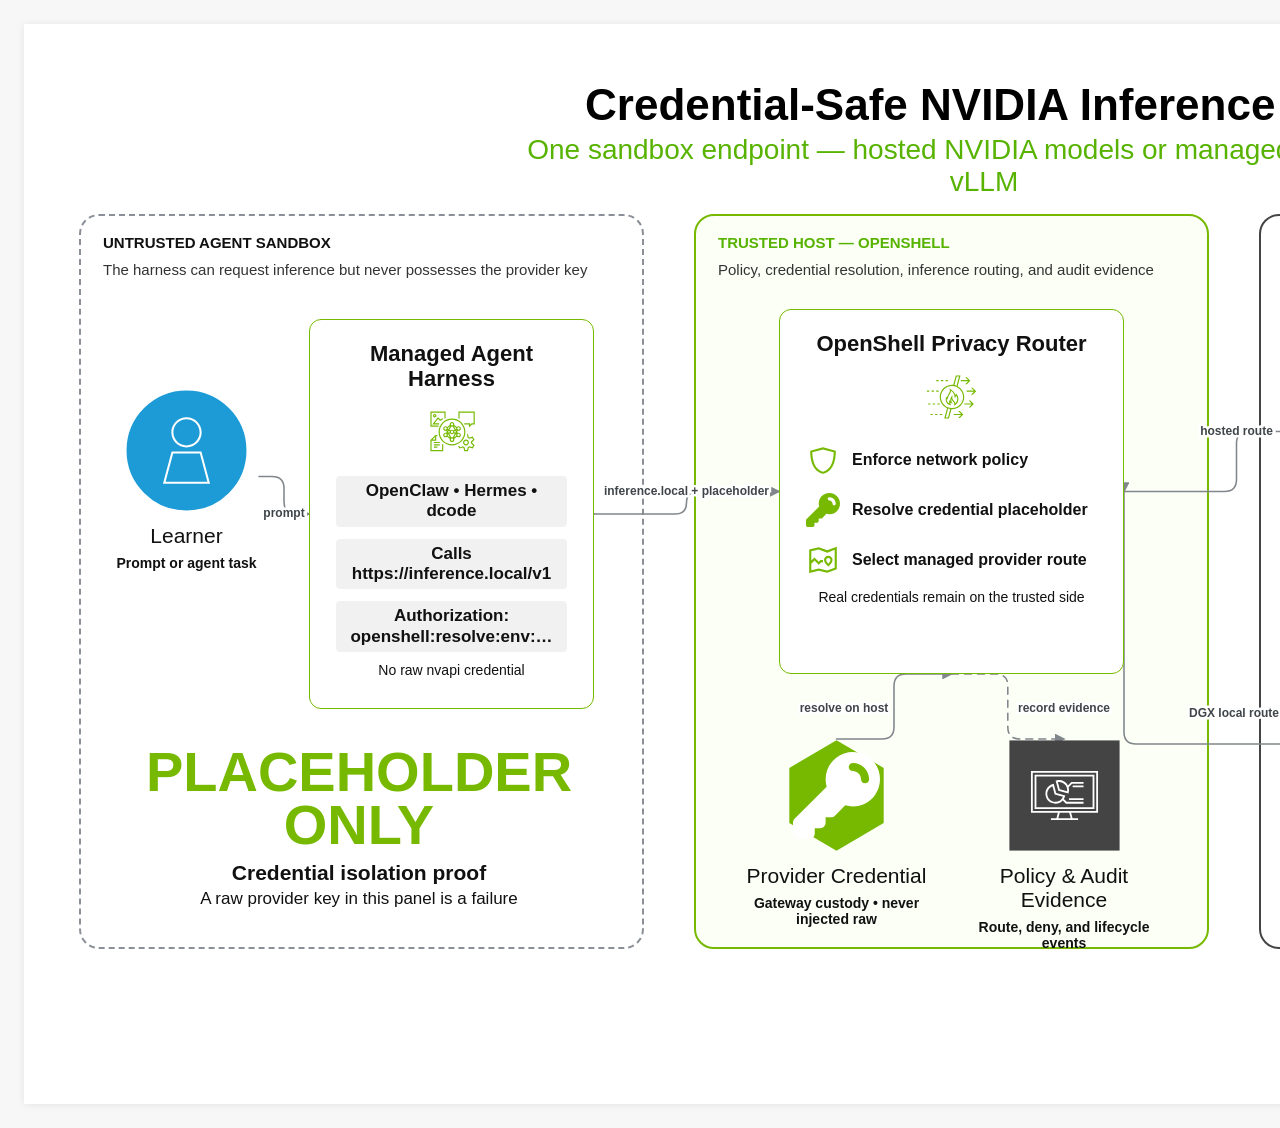
==== assets/diagrams/credential-safe-inference-path.html @ 4eb4d4e0 "first commit" ====
<!doctype html>
<html lang="en">
<head>
  <meta charset="utf-8">
  <meta name="viewport" content="width=device-width, initial-scale=1">
  <title>Credential-Safe NVIDIA Inference Path</title>
  <style>:root {
  --green: #76B900;
  --dark-green: #57B300;
  --yellow: #F8B000;
  --orange: #E85B00;
  --blue: #1D9BD7;
  --text: #111111;
  --muted: #5F6368;
  --line: #80868B;
}
* { box-sizing: border-box; }
html, body { margin: 0; min-height: 100%; background: #f7f7f7; }
body {
  font-family: Arial, Helvetica, sans-serif;
  letter-spacing: 0;
  color: var(--text);
}
.page {
  min-height: 100vh;
  display: grid;
  place-items: start center;
  padding: 24px;
}
.canvas {
  position: relative;
  overflow: hidden;
  background: #fff;
  box-shadow: 0 1px 8px rgba(0, 0, 0, 0.08);
  transform-origin: top left;
}
@media print {
  html, body, .page { padding: 0; background: #fff; min-height: 0; }
  .canvas { box-shadow: none; }
}
.connectors {
  position: absolute;
  inset: 0;
  z-index: 5;
  pointer-events: none;
  overflow: visible;
}
.connector {
  fill: none;
  stroke: var(--line);
  stroke-width: 1.55;
  stroke-linecap: round;
  stroke-linejoin: round;
}
.connector-label {
  font-size: 12px;
  font-weight: 700;
  text-anchor: middle;
  dominant-baseline: middle;
  fill: #3f4549;
  paint-order: stroke;
  stroke: #fff;
  stroke-width: 5px;
}
.diagram-title-block {
  position: absolute;
  z-index: 30;
  max-width: 1680px;
  transform: translateX(-50%);
  text-align: center;
  pointer-events: none;
}
.title-left {
  transform: none;
  text-align: left;
}
.diagram-title {
  font-size: 44px;
  line-height: 1.05;
  font-weight: 700;
  color: #000;
  white-space: nowrap;
}
.diagram-subtitle {
  margin-top: 6px;
  font-size: 28px;
  line-height: 1.15;
  color: var(--dark-green);
}
.diagram-panel {
  position: absolute;
  z-index: 1;
  border: var(--panel-stroke-width) solid var(--panel-stroke);
  background: var(--panel-fill);
  border-radius: var(--panel-radius);
}
.panel-dashed { border-style: dashed; }
.panel-label {
  position: absolute;
  font-weight: 700;
  line-height: 1.15;
}
.panel-subtitle {
  position: absolute;
  left: 22px;
  top: 45px;
  font-size: 15px;
  color: #333;
}
.diagram-node {
  position: absolute;
  z-index: 10;
}
.node-tile {
  display: flex;
  flex-direction: column;
  align-items: center;
  justify-content: flex-start;
  text-align: center;
}
.symbol {
  position: relative;
  display: grid;
  place-items: center;
  flex: 0 0 auto;
}
.symbol-bg {
  position: absolute;
  inset: 0;
  width: 100%;
  height: 100%;
}
.symbol-art {
  position: absolute;
  left: var(--inset);
  top: var(--inset);
  right: var(--inset);
  bottom: var(--inset);
  display: grid;
  place-items: center;
  color: var(--art-color);
}
.mark-svg {
  display: block;
  width: 100%;
  height: 100%;
  color: currentColor;
  object-fit: contain;
}
.logo-text-mark,
.logo-fallback {
  display: grid;
  place-items: center;
  width: 100%;
  height: 100%;
  font-weight: 700;
  color: currentColor;
  font-size: 28px;
}
.logo-fallback {
  border: 1.4px solid #8C8F92;
  border-radius: 50%;
  color: #555;
  background: #fff;
}
.node-label {
  width: 100%;
  margin-top: 12px;
  font-size: 21px;
  line-height: 1.14;
  color: #111;
}
.green-label {
  color: var(--dark-green);
  font-weight: 700;
}
.node-detail {
  width: 100%;
  margin-top: 7px;
  font-size: 14px;
  line-height: 1.18;
  font-weight: 700;
  color: #111;
}
.node-compact .node-label { font-size: 16px; }
.node-card {
  color: #111;
}
.card-shell {
  position: relative;
  width: 100%;
  height: 100%;
  border: var(--card-stroke-width) solid var(--card-stroke);
  background: var(--card-fill);
  border-radius: var(--card-radius);
  display: flex;
  flex-direction: column;
  align-items: center;
  padding: 22px 26px;
}
.card-stack {
  position: absolute;
  inset: -10px -10px 10px 10px;
  border: 1.4px solid var(--card-stroke);
  border-radius: var(--card-radius);
  background: #fff;
  z-index: -1;
}
.stack-2 { transform: translate(10px, -10px); }
.stack-3 { transform: translate(20px, -20px); }
.card-title {
  width: 100%;
  font-size: 22px;
  line-height: 1.13;
  font-weight: 700;
  text-align: center;
}
.card-symbol { margin-top: 12px; }
.card-items {
  width: 100%;
  margin-top: 16px;
  display: flex;
  flex-direction: column;
  gap: 12px;
}
.card-pill {
  width: 100%;
  min-height: 34px;
  display: grid;
  place-items: center;
  padding: 5px 12px;
  border-radius: 4px;
  background: #F1F1F1;
  font-size: 17px;
  line-height: 1.2;
  font-weight: 700;
  text-align: center;
}
.card-row {
  display: grid;
  grid-template-columns: auto 1fr;
  gap: 12px;
  align-items: center;
  min-height: 38px;
}
.card-row-label {
  font-size: 16px;
  line-height: 1.12;
  font-weight: 700;
}
.card-detail {
  margin-top: 10px;
  font-size: 14px;
  line-height: 1.18;
  text-align: center;
}
.node-metric {
  display: flex;
  flex-direction: column;
  align-items: center;
  justify-content: center;
  text-align: center;
}
.metric-value {
  font-size: 56px;
  line-height: .95;
  font-weight: 700;
  color: var(--metric-color);
}
.metric-label {
  margin-top: 10px;
  font-size: 21px;
  line-height: 1.12;
  font-weight: 700;
}
.metric-detail {
  margin-top: 4px;
  font-size: 17px;
  line-height: 1.12;
}</style>
</head>
<body>
  <main class="page">
    <section class="canvas" role="img" aria-label="Credential-Safe NVIDIA Inference Path" style="width: 1920px; height: 1080px;">
      <svg class="connectors" width="1920" height="1080" viewBox="0 0 1920 1080" aria-hidden="true">
        <defs>
          <marker id="arrow" viewBox="0 0 10 10" refX="8.5" refY="5" markerWidth="7" markerHeight="7" orient="auto-start-reverse">
            <path d="M 0 0 L 10 5 L 0 10 z" fill="context-stroke"></path>
          </marker>
          <marker id="arrow-start" viewBox="0 0 10 10" refX="1.5" refY="5" markerWidth="7" markerHeight="7" orient="auto-start-reverse">
            <path d="M 10 0 L 0 5 L 10 10 z" fill="context-stroke"></path>
          </marker>
        </defs>
      </svg>
      <div class="diagram-title-block title-center" style="left: 960.0px; top: 58.0px"><div class="diagram-title">Credential-Safe NVIDIA Inference Path</div><div class="diagram-subtitle">One sandbox endpoint — hosted NVIDIA models or managed DGX Spark vLLM</div></div>
      <div class="diagram-panel panel-dashed" data-panel-id="sandbox" style="left: 55.0px; top: 190.0px; width: 565.0px; height: 735.0px; --panel-radius: 20.0px; --panel-stroke: #8A8F98; --panel-fill: #FFFFFF; --panel-stroke-width: 2.0px"><div class="panel-label" style="left: 22.0px; top: 18.0px; color: #111111; font-size: 15.0px">UNTRUSTED AGENT SANDBOX</div><div class="panel-subtitle" style="left: 22.0px; top: 45.0px; font-size: 15.0px">The harness can request inference but never possesses the provider key</div></div>
<div class="diagram-panel" data-panel-id="trusted-host" style="left: 670.0px; top: 190.0px; width: 515.0px; height: 735.0px; --panel-radius: 20.0px; --panel-stroke: #76B900; --panel-fill: #FBFFF6; --panel-stroke-width: 2.0px"><div class="panel-label" style="left: 22.0px; top: 18.0px; color: #57B300; font-size: 15.0px">TRUSTED HOST — OPENSHELL</div><div class="panel-subtitle" style="left: 22.0px; top: 45.0px; font-size: 15.0px">Policy, credential resolution, inference routing, and audit evidence</div></div>
<div class="diagram-panel" data-panel-id="inference" style="left: 1235.0px; top: 190.0px; width: 625.0px; height: 735.0px; --panel-radius: 20.0px; --panel-stroke: #444444; --panel-fill: #FFFFFF; --panel-stroke-width: 2.0px"><div class="panel-label" style="left: 22.0px; top: 18.0px; color: #111111; font-size: 15.0px">APPROVED NVIDIA INFERENCE</div><div class="panel-subtitle" style="left: 22.0px; top: 45.0px; font-size: 15.0px">The operator selects one managed route during onboarding</div></div>
      <div class="diagram-node node-tile" data-diagram-node data-id="learner" style="left: 90.0px; top: 365.0px; width: 145.0px; height: 175.0px"><div class="symbol frame-circle" style="width: 123.0px; height: 123.0px; --frame-fill: #1D9BD7; --frame-stroke: #1D9BD7; --frame-stroke-width: 1.5; --art-color: #FFFFFF; --inset: 13.0px"><svg class="symbol-bg" viewBox="0 0 100 100" aria-hidden="true"><circle cx="50" cy="50" r="48" fill="var(--frame-fill)" stroke="var(--frame-stroke)" stroke-width="var(--frame-stroke-width)"/></svg><div class="symbol-art"><svg class="mark-svg" viewBox="0 0 48 48" aria-hidden="true" focusable="false"><title>Learner</title><path fill="currentColor" d="M35.649,40.5h-23.3l4.286,-16h14.73zM13.652,39.5h20.7l-3.752,-14h-13.2zM24,22.5c-4.13985,-0.00551 -7.49449,-3.36015 -7.5,-7.5c0,-4.14214 3.35786,-7.5 7.5,-7.5c4.14214,0 7.5,3.35786 7.5,7.5c0,4.14214 -3.35786,7.5 -7.5,7.5M24,8.5c-3.58757,0.00551 -6.49449,2.91243 -6.5,6.5c0,3.58985 2.91015,6.5 6.5,6.5c3.58985,0 6.5,-2.91015 6.5,-6.5c0,-3.58985 -2.91015,-6.5 -6.5,-6.5"/></svg></div></div><div class="node-label">Learner</div><div class="node-detail">Prompt or agent task</div></div>
<div class="diagram-node node-card" data-diagram-node data-id="agent" style="left: 285.0px; top: 295.0px; width: 285.0px; height: 390.0px"><div class="card-shell" style="--card-fill: #FFFFFF; --card-stroke: #76B900; --card-radius: 12.0px; --card-stroke-width: 1.3px"><div class="card-title">Managed Agent Harness</div><div class="card-symbol"><div class="symbol frame-none" style="width: 56.0px; height: 56.0px; --frame-fill: #FFFFFF; --frame-stroke: #76B900; --frame-stroke-width: 1.5; --art-color: #76B900; --inset: 0.0px"><div class="symbol-art"><svg class="mark-svg" viewBox="0 0 48 48" aria-hidden="true" focusable="false"><title>Managed Agent Harness</title><g><path d="M15.51,39.517l0.01,-5h1l-0.02,6h-11v-9.71l4.29,-4.29h1.71v1h-1v4h-4v8zM7.21,30.507h2.29v-2.29z" fill="currentColor"/><path d="M13.5,33.497h-5v-1h5zM13.5,35.497h-5v-1h5zM11.5,37.497h-3v-1h3zM12.56,19.517h-7.06v-13h13v5.98h-1v-4.98h-11v11h6.06z" fill="currentColor"/><path d="M12.05,12.767l-2.93,3.75h3.88v1h-5.93l4.88,-6.26l2.11,2.11l1.94,-1.29v1.2l-2.06,1.38zM10.69,10.017c0,0.83 -0.67,1.5 -1.5,1.5c-0.83,0 -1.5,-0.67 -1.5,-1.5c0,-0.83 0.67,-1.5 1.5,-1.5c0.83,0 1.5,0.67 1.5,1.5M8.69,10.017c0,0.28 0.22,0.5 0.5,0.5c0.28,0 0.5,-0.22 0.5,-0.5c0,-0.28 -0.22,-0.5 -0.5,-0.5c-0.28,0 -0.5,0.22 -0.5,0.5M35.5,24.017c0,6.34 -5.16,11.5 -11.5,11.5c-6.34,0 -11.5,-5.16 -11.5,-11.5c0,-6.34 5.16,-11.5 11.5,-11.5c6.34,0 11.5,5.16 11.5,11.5M24,34.517c5.79,0 10.5,-4.71 10.5,-10.5c0,-5.79 -4.71,-10.5 -10.5,-10.5c-5.79,0 -10.5,4.71 -10.5,10.5c0,5.79 4.71,10.5 10.5,10.5" fill="currentColor"/><path d="M43.5,6.517v11h-2.29l-2.71,2.7v-2.71l-4,-0.01v-1l5,0.02v1.29l1.29,-1.29h1.71v-9h-12v4.98h-1v-5.98zM41.21,33.007c0,0.07 -0.01,0.14 -0.01,0.21l2.16,2.16l-1.55,2.69l-2.9,-0.78c-0.15,0.1 -0.31,0.2 -0.47,0.28l-0.78,2.93h-3.1l-0.76,-2.83c-0.19,-0.09 -0.37,-0.19 -0.55,-0.31l-2.88,0.77l-1.23,-2.12h1.16l0.55,0.96l2.59,-0.69l0.19,0.14c0.24223,0.17888 0.50389,0.32984 0.78,0.45l0.22,0.09l0.69,2.56h1.57l0.7,-2.63l0.21,-0.1c0.24,-0.11 0.48,-0.26 0.71,-0.43l0.19,-0.14l2.61,0.7l0.78,-1.36l-1.95,-1.96l0.04,-0.41c0.02,-0.05 0.02,-0.11 0.02,-0.17c0,-0.09 -0.01,-0.17 -0.02,-0.26l-0.05,-0.41l1.94,-1.94l-0.78,-1.36l-2.65,0.71l-0.19,-0.14c-0.22,-0.16 -0.46,-0.3 -0.71,-0.41l-0.22,-0.1l-0.52,-1.94v-1.66h0.59l0.78,2.9c0.16,0.08 0.32,0.17 0.47,0.27l2.94,-0.79l1.55,2.69l-2.14,2.14c0.02,0.1 0.02,0.2 0.02,0.3zM29.59,24.587c1.1,0 2,0.9 2,2c0,1.1 -0.9,2 -2,2c-0.54,0 -1.03,-0.22 -1.39,-0.57l-2.3,1.9c0.07,0.2 0.12,0.42 0.12,0.65c0,1.1 -0.9,2 -2,2c-1.1,0 -2,-0.9 -2,-2c0,-0.22 0.04,-0.43 0.11,-0.63l-2.34,-1.88c-0.35,0.33 -0.82,0.53 -1.34,0.53c-1.1,0 -2,-0.9 -2,-2c0,-1.1 0.9,-2 2,-2c0.22,0 0.42,0.04 0.61,0.1l0.5,-0.83l-0.53,-0.93c-0.18,0.05 -0.37,0.09 -0.57,0.09c-1.1,0 -2,-0.9 -2,-2c0,-1.1 0.9,-2 2,-2c0.56,0 1.07,0.23 1.43,0.6l2.22,-1.66c-0.05199,-0.16848 -0.07895,-0.34368 -0.08,-0.52c0,-1.1 0.9,-2 2,-2c1.1,0 2,0.9 2,2c0,0.18 -0.03,0.35 -0.08,0.52l2.22,1.66c0.36,-0.37 0.86,-0.6 1.42,-0.6c1.1,0 2,0.9 2,2c0,1.1 -0.9,2 -2,2c-0.2,0 -0.4,-0.04 -0.59,-0.1l-0.52,0.92l0.51,0.85c0.19,-0.06 0.4,-0.1 0.61,-0.1zM29.6,20.017c-0.55,0 -1,0.45 -1,1c0,0.55 0.45,1 1,1c0.55,0 1,-0.45 1,-1c0,-0.55 -0.45,-1 -1,-1M18.46,22.017c0.55,0 1,-0.45 1,-1c0,-0.55 -0.45,-1 -1,-1c-0.55,0 -1,0.45 -1,1c0,0.55 0.45,1 1,1M18.46,27.587c0.55,0 1,-0.45 1,-1c0,-0.55 -0.45,-1 -1,-1c-0.55,0 -1,0.45 -1,1c0,0.55 0.45,1 1,1M27.69,20.487l-2.13,-1.59l1.64,2.76l0.45,-0.23c-0.03,-0.14 -0.05,-0.28 -0.05,-0.42c0,-0.18 0.03,-0.35 0.08,-0.52zM25.93,23.407c0.06,0.19 0.1,0.38 0.1,0.59c0,0.08 -0.02,0.15 -0.02,0.23l0.86,0.43l0.46,-0.81l-0.52,-0.88zM24.03,16.427c-0.55,0 -1,0.45 -1,1c0,0.55 0.45,1 1,1c0.55,0 1,-0.45 1,-1c0,-0.55 -0.45,-1 -1,-1M23.44,19.327l-1.66,2.78l0.89,0.44c0.35,-0.34 0.84,-0.55 1.37,-0.55c0.53,0 1.01,0.21 1.37,0.55l0.89,-0.44l-1.66,-2.78c-0.19,0.06 -0.39,0.1 -0.61,0.1c-0.22,0 -0.42,-0.04 -0.61,-0.1zM25.03,23.997c0,-0.55 -0.45,-1 -1,-1c-0.55,0 -1,0.45 -1,1c0,0.55 0.45,1 1,1c0.55,0 1,-0.45 1,-1M22.05,24.237c-0.01,-0.08 -0.02,-0.15 -0.02,-0.23c0,-0.21 0.04,-0.4 0.1,-0.59l-0.88,-0.44l-0.53,0.89l0.46,0.8l0.87,-0.44zM22.52,18.897l-2.13,1.59c0.05,0.17 0.08,0.34 0.08,0.52c0,0.15 -0.02,0.29 -0.05,0.42l0.45,0.23l1.64,-2.76zM19.97,22.327c-0.02,0.02 -0.07,0.08 -0.07,0.08l0.26,0.46l0.2,-0.34l-0.4,-0.2zM19.97,25.277l0.32,-0.16l-0.15,-0.26l-0.22,0.37c0.01,0.01 0.04,0.05 0.04,0.05zM20.34,27.207l2.09,1.68l-1.66,-2.91l-0.36,0.18c0.03,0.14 0.05,0.28 0.05,0.42c0,0.22 -0.04,0.43 -0.11,0.63zM24.03,31.567c0.55,0 1,-0.45 1,-1c0,-0.55 -0.45,-1 -1,-1c-0.55,0 -1,0.45 -1,1c0,0.55 0.45,1 1,1M24.61,28.657l1.78,-3.13l-0.73,-0.36c-0.37,0.5 -0.95,0.83 -1.62,0.83c-0.67,0 -1.26,-0.33 -1.62,-0.83l-0.74,0.37l1.78,3.12c0.18,-0.05 0.37,-0.09 0.57,-0.09c0.2,0 0.39,0.04 0.57,0.09zM25.65,28.837l2.04,-1.69c-0.05645,-0.18144 -0.08676,-0.37001 -0.09,-0.56c0,-0.15 0.02,-0.28 0.05,-0.42l-0.38,-0.19l-1.62,2.85zM28.1,25.267c0.01,-0.01 0.04,-0.05 0.04,-0.05l-0.23,-0.38l-0.15,0.27l0.34,0.17zM27.9,22.857l0.26,-0.46c-0.01,-0.02 -0.05,-0.07 -0.05,-0.07l-0.4,0.2l0.19,0.32zM29.6,27.587c0.55,0 1,-0.45 1,-1c0,-0.55 -0.45,-1 -1,-1c-0.55,0 -1,0.45 -1,1c0,0.55 0.45,1 1,1" fill="currentColor"/><path d="M36,35.517c-1.38071,0 -2.5,-1.11929 -2.5,-2.5c0,-1.38071 1.11929,-2.5 2.5,-2.5c1.38071,0 2.5,1.11929 2.5,2.5c0,1.38071 -1.11929,2.5 -2.5,2.5M36,31.517c-0.83,0 -1.5,0.67 -1.5,1.5c0,0.83 0.67,1.5 1.5,1.5c0.83,0 1.5,-0.67 1.5,-1.5c0,-0.83 -0.67,-1.5 -1.5,-1.5" fill="currentColor"/></g></svg></div></div></div><div class="card-items"><div class="card-pill">OpenClaw • Hermes • dcode</div><div class="card-pill">Calls https://inference.local/v1</div><div class="card-pill">Authorization: openshell:resolve:env:…</div></div><div class="card-detail">No raw nvapi credential</div></div></div>
<div class="diagram-node node-metric" data-diagram-node data-id="sandbox-proof" style="left: 120.0px; top: 720.0px; width: 430.0px; height: 165.0px; --metric-color: #76B900"><div class="metric-value">PLACEHOLDER ONLY</div><div class="metric-label">Credential isolation proof</div><div class="metric-detail">A raw provider key in this panel is a failure</div></div>
<div class="diagram-node node-card" data-diagram-node data-id="gateway" style="left: 755.0px; top: 285.0px; width: 345.0px; height: 365.0px"><div class="card-shell" style="--card-fill: #FFFFFF; --card-stroke: #76B900; --card-radius: 12.0px; --card-stroke-width: 1.3px"><div class="card-title">OpenShell Privacy Router</div><div class="card-symbol"><div class="symbol frame-none" style="width: 56.0px; height: 56.0px; --frame-fill: #FFFFFF; --frame-stroke: #76B900; --frame-stroke-width: 1.5; --art-color: #76B900; --inset: 0.0px"><div class="symbol-art"><svg class="mark-svg" viewBox="0 0 48 48" aria-hidden="true" focusable="false"><title>OpenShell Privacy Router</title><path fill="currentColor" d="M34.5,24c-0.006,5.797 -4.703,10.494 -10.5,10.5c-0.157,0 -0.311,-0.017 -0.467,-0.023l-2.149,8.023h-4.035l2.385,-8.914c-4.72236,-2.09587 -7.2166,-7.31718 -5.87944,-12.30771c1.33715,-4.99053 6.10782,-8.26529 11.24544,-7.71929l2.162,-8.059h4.038l-2.464,9.189c3.47701,1.80416 5.66063,5.39379 5.664,9.311M26.102,13.711c0.62144,0.1283 1.22969,0.31376 1.817,0.554l2.081,-7.765h-1.97zM14.5,24c0.00551,5.24442 4.25558,9.49449 9.5,9.5c5.24671,0 9.5,-4.25329 9.5,-9.5c0,-5.24671 -4.25329,-9.5 -9.5,-9.5c-5.24671,0 -9.5,4.25329 -9.5,9.5M22.523,34.384c-0.62815,-0.08819 -1.24701,-0.23311 -1.849,-0.433l-2.023,7.549h1.965zM20.5,10.5h-2v-1h2zM16.5,10.5h-2v-1h2zM12.508,10.5h-2v-1h2zM37.797,10.5h-6.297v-1h6.293l-2.5,-2.5h1.414l3,3l-3,3h-1.414zM22.584,28.8c0.0458,0.67774 0.2103,1.34218 0.486,1.963l0.164,0.34l-0.373,-0.055c-1.64403,-0.30185 -3.06331,-1.33112 -3.861,-2.8c-0.60364,-1.32489 -0.5934,-2.84834 0.028,-4.165l0.134,-0.292l0.458,0.561c0.33494,-1.07049 0.81831,-2.08874 1.436,-3.025c0.781,-1.309 1.667,-2.792 0.907,-4.231l-0.344,-0.652l0.627,0.389c2.608,1.62 4.199,3.438 4.739,5.42c0.154,-0.289 0.266,-0.599 0.334,-0.919l0.054,-0.468l0.3,0.364c1.21887,1.31769 1.8798,3.05638 1.844,4.851c-0.10878,2.19148 -1.40705,4.1481 -3.384,5.1l-0.477,0.246l0.2,-0.5c0.462,-1.162 0.168,-1.953 -1.317,-3.523c-0.46382,-0.46614 -0.79873,-1.04466 -0.972,-1.679c-0.27941,1.21307 -0.02448,2.48771 0.7,3.5l0.246,0.416l-0.469,-0.121c-0.52341,-0.15692 -1.01688,-0.40027 -1.46,-0.72M22.546,27.514c-0.08794,-0.5157 -0.09098,-1.04232 -0.009,-1.559c0.26002,-1.35009 1.01191,-2.55562 2.11,-3.383c0,0 -1.066,2.537 0.609,4.2c0.7974,0.70476 1.38553,1.61532 1.7,2.632c1.78103,-1.68178 2.09494,-4.40061 0.744,-6.444c-0.28076,0.6013 -0.62864,1.1689 -1.037,1.692l-0.322,0.382l-0.029,-0.5c-0.01367,-2.3445 -1.18387,-4.53109 -3.127,-5.843c-0.17819,1.12012 -0.61848,2.1823 -1.285,3.1c-0.74918,1.0574 -1.25557,2.26721 -1.483,3.543l-0.072,0.733l-0.25,-0.106c-0.19793,-0.08991 -0.38428,-0.2034 -0.555,-0.338c-0.13751,0.75462 -0.02112,1.53354 0.331,2.215c0.41366,0.77351 1.06018,1.39729 1.848,1.783c-0.12785,-0.63494 -0.16155,-1.28524 -0.1,-1.93l0.11,-1.159zM42.793,18.5l-2.5,-2.5h1.414l3,3l-3,3h-1.414l2.5,-2.5h-6.293v-1zM39.707,27l3,3l-3,3h-1.414l2.5,-2.5h-6.293v-1h6.293l-2.5,-2.5zM30.707,36l3,3l-3,3h-1.414l2.5,-2.5h-6.293v-1h6.293l-2.5,-2.5zM12.5,19.5h-2v-1h2zM8.5,19.5h-2v-1h2zM4.5,19.5h-2v-1h2zM11.5,29.5h2v1h-2zM7.5,29.5h2v1h-2zM3.5,29.5h2v1h-2zM13.5,38.5h2v1h-2zM9.5,38.5h2v1h-2zM5.509,38.5h2v1h-2z"/></svg></div></div></div><div class="card-items"><div class="card-row"><div class="symbol frame-none" style="width: 34.0px; height: 34.0px; --frame-fill: transparent; --frame-stroke: transparent; --frame-stroke-width: 1.5; --art-color: #76B900; --inset: 0.0px"><div class="symbol-art"><svg class="mark-svg" viewBox="0 0 16 16" aria-hidden="true" focusable="false"><title>Enforce network policy</title><symbol id="icon-gui-line-shield-shield" viewBox="0 0 16 16"><path fill="currentColor" d="M8,2.009l5.978,1.601l0.021,0.36l-0.5,0.03l0.5,-0.03v0.01l0.002,0.02l0.003,0.078c0.00333,0.068 0.00533,0.16333 0.006,0.286c0.002,0.245 -0.002,0.594 -0.027,1.016c-0.0588,1.0768 -0.22632,2.1449 -0.5,3.188c-0.645,2.384 -2.102,5.102 -5.362,5.917l-0.121,0.03l-0.121,-0.03c-3.26,-0.815 -4.717,-3.533 -5.362,-5.917c-0.27368,-1.0431 -0.4412,-2.1112 -0.5,-3.188c-0.02618,-0.45951 -0.03252,-0.91994 -0.019,-1.38l0.002,-0.02v-0.008l0.5,0.028l-0.5,-0.03l0.022,-0.36zM2.99,4.386c-0.002,0.226 0.002,0.547 0.025,0.937c0.045,0.798 0.167,1.87 0.468,2.984c0.596,2.208 1.86,4.455 4.517,5.176c2.657,-0.72 3.92,-2.968 4.517,-5.176c0.301,-1.113 0.423,-2.186 0.468,-2.984c0.022,-0.39 0.026,-0.711 0.025,-0.937l-5.01,-1.342z"/></symbol><use href="#icon-gui-line-shield-shield"/></svg></div></div><div class="card-row-label">Enforce network policy</div></div><div class="card-row"><div class="symbol frame-none" style="width: 34.0px; height: 34.0px; --frame-fill: transparent; --frame-stroke: transparent; --frame-stroke-width: 1.5; --art-color: #76B900; --inset: 0.0px"><div class="symbol-art"><svg class="mark-svg" viewBox="0 0 16 16" aria-hidden="true" focusable="false"><title>Resolve credential placeholder</title><path fill="currentColor" d="M6,5c0.00047,-2.15109 1.37671,-4.0608 3.41717,-4.74176c2.04046,-0.68096 4.28777,0.01946 5.58003,1.73913c1.29226,1.71967 1.3398,4.07312 0.11804,5.84358c-1.22176,1.77046 -3.43895,2.56106 -5.50525,1.96306l-1.903,1.903c-0.18749,0.18755 -0.44181,0.29294 -0.707,0.293h-1v1c0,0.55228 -0.44772,1 -1,1h-1v1c0,0.55228 -0.44772,1 -1,1h-2c-0.55228,0 -1,-0.44772 -1,-1v-2c0.00006,-0.26519 0.10545,-0.51951 0.293,-0.707l5.903,-5.903c-0.13037,-0.45181 -0.19636,-0.91976 -0.196,-1.39M11,2c-0.41421,0 -0.75,0.33579 -0.75,0.75c0,0.41421 0.33579,0.75 0.75,0.75c0.82843,0 1.5,0.67157 1.5,1.5c0,0.41421 0.33579,0.75 0.75,0.75c0.41421,0 0.75,-0.33579 0.75,-0.75c0,-1.65685 -1.34315,-3 -3,-3"/></svg></div></div><div class="card-row-label">Resolve credential placeholder</div></div><div class="card-row"><div class="symbol frame-none" style="width: 34.0px; height: 34.0px; --frame-fill: transparent; --frame-stroke: transparent; --frame-stroke-width: 1.5; --art-color: #76B900; --inset: 0.0px"><div class="symbol-art"><svg class="mark-svg" viewBox="0 0 16 16" aria-hidden="true" focusable="false"><title>Select managed provider route</title><symbol id="icon-gui-line-route-route" viewBox="0 0 16 16"><path fill="currentColor" d="M11.642,9.939c-0.337,0.426 -0.728,0.783 -1.142,1.13c-0.414,-0.347 -0.805,-0.704 -1.142,-1.13c-0.391,-0.494 -0.858,-1.241 -0.858,-2.057c0,-1.007 0.921,-1.882 2,-1.882c1.079,0 2,0.875 2,1.882c0,0.816 -0.467,1.563 -0.858,2.058M10.5,7c-0.578,0 -1,0.477 -1,0.882c0,0.464 0.283,0.983 0.642,1.437c0.124,0.157 0.25,0.295 0.358,0.408c0.109,-0.113 0.234,-0.251 0.358,-0.408c0.359,-0.454 0.642,-0.973 0.642,-1.437c0,-0.405 -0.422,-0.882 -1,-0.882"/><path fill="currentColor" d="M14.5,1.779v10.568l-4.47,1.676l-4.03,-1.008l-4.5,1.125v-11.03l4.53,-1.133l3.97,1.49zM2.5,9.707v3.153l3.5,-0.875l3.97,0.992l3.53,-1.323v-8.432l-3.5,1.312l-4.03,-1.511l-3.47,0.867v4.403l1.5,-1.5l2,2l0.793,-0.793h1.207v1h-0.793l-1.207,1.207l-2,-2z"/></symbol><use href="#icon-gui-line-route-route"/></svg></div></div><div class="card-row-label">Select managed provider route</div></div></div><div class="card-detail">Real credentials remain on the trusted side</div></div></div>
<div class="diagram-node node-tile" data-diagram-node data-id="credentials" style="left: 720.0px; top: 715.0px; width: 185.0px; height: 165.0px"><div class="symbol frame-hex" style="width: 113.0px; height: 113.0px; --frame-fill: #76B900; --frame-stroke: #76B900; --frame-stroke-width: 1.5; --art-color: #FFFFFF; --inset: 13.0px"><svg class="symbol-bg" viewBox="0 0 100 100" aria-hidden="true"><polygon points="50,2 91,26 91,74 50,98 9,74 9,26" fill="var(--frame-fill)" stroke="var(--frame-stroke)" stroke-width="var(--frame-stroke-width)"/></svg><div class="symbol-art"><svg class="mark-svg" viewBox="0 0 16 16" aria-hidden="true" focusable="false"><title>Provider Credential</title><path fill="currentColor" d="M6,5c0.00047,-2.15109 1.37671,-4.0608 3.41717,-4.74176c2.04046,-0.68096 4.28777,0.01946 5.58003,1.73913c1.29226,1.71967 1.3398,4.07312 0.11804,5.84358c-1.22176,1.77046 -3.43895,2.56106 -5.50525,1.96306l-1.903,1.903c-0.18749,0.18755 -0.44181,0.29294 -0.707,0.293h-1v1c0,0.55228 -0.44772,1 -1,1h-1v1c0,0.55228 -0.44772,1 -1,1h-2c-0.55228,0 -1,-0.44772 -1,-1v-2c0.00006,-0.26519 0.10545,-0.51951 0.293,-0.707l5.903,-5.903c-0.13037,-0.45181 -0.19636,-0.91976 -0.196,-1.39M11,2c-0.41421,0 -0.75,0.33579 -0.75,0.75c0,0.41421 0.33579,0.75 0.75,0.75c0.82843,0 1.5,0.67157 1.5,1.5c0,0.41421 0.33579,0.75 0.75,0.75c0.41421,0 0.75,-0.33579 0.75,-0.75c0,-1.65685 -1.34315,-3 -3,-3"/></svg></div></div><div class="node-label">Provider Credential</div><div class="node-detail">Gateway custody • never injected raw</div></div>
<div class="diagram-node node-tile" data-diagram-node data-id="audit" style="left: 945.0px; top: 715.0px; width: 190.0px; height: 165.0px"><div class="symbol frame-square" style="width: 113.0px; height: 113.0px; --frame-fill: #444444; --frame-stroke: #444444; --frame-stroke-width: 1.5; --art-color: #FFFFFF; --inset: 13.0px"><svg class="symbol-bg" viewBox="0 0 100 100" aria-hidden="true"><rect x="2" y="2" width="96" height="96" rx="0" fill="var(--frame-fill)" stroke="var(--frame-stroke)" stroke-width="var(--frame-stroke-width)"/></svg><div class="symbol-art"><svg class="mark-svg" viewBox="0 0 48 48" aria-hidden="true" focusable="false"><title>Policy &amp; Audit Evidence</title><path fill="currentColor" d="M27.651,33.5l0.805,3h3.044v1h-15v-1h3.047l0.8,-3h-14.847v-23h37v23zM6.5,32.5h35v-21h-35zM26.613,33.5h-5.234l-0.8,3h6.841zM7.5,12.5h33v19h-33zM8.5,30.5h31v-17h-31zM25.209,27.5h9.291v1h-9.709l-1.762,-1.79c-1.57855,1.72713 -4.07867,2.26323 -6.22656,1.33516c-2.1479,-0.92807 -3.47097,-3.1161 -3.29511,-5.44931c0.17585,-2.33321 1.81194,-4.29821 4.07468,-4.89385l0.482,-0.129l1.344,5.015l5.015,1.344l-0.13,0.482c-0.14311,0.52569 -0.36496,1.0267 -0.658,1.486zM19,27.5c1.84708,-0.00586 3.50211,-1.14228 4.171,-2.864l-4.579,-1.228l-1.227,-4.58c-2.01583,0.78225 -3.18729,2.89068 -2.78667,5.01552c0.40061,2.12485 2.2594,3.66196 4.42167,3.65648M26.5,25.5h8v1h-8zM27.793,16.5h6.707v1h-6.293l-1.937,1.937c0.15148,0.50722 0.22895,1.03365 0.23,1.563c-0.005,0.48 -0.075,0.956 -0.207,1.417l-0.129,0.483l-5.572,-1.492l-1.493,-5.573l0.483,-0.129c0.46142,-0.13135 0.93828,-0.20063 1.418,-0.206c2.03833,0.00156 3.90865,1.13029 4.86,2.933zM25.438,21.671c0.04,-0.222 0.06067,-0.44567 0.062,-0.671c-0.00276,-2.48414 -2.01586,-4.49724 -4.5,-4.5c-0.22501,0.00176 -0.44948,0.0225 -0.671,0.062l1.079,4.03zM28.5,18.5h6v1h-6z"/></svg></div></div><div class="node-label">Policy &amp; Audit Evidence</div><div class="node-detail">Route, deny, and lifecycle events</div></div>
<div class="diagram-node node-card" data-diagram-node data-id="nvidia-endpoints" style="left: 1325.0px; top: 285.0px; width: 445.0px; height: 245.0px"><div class="card-shell" style="--card-fill: #FFFFFF; --card-stroke: #76B900; --card-radius: 12.0px; --card-stroke-width: 1.3px"><div class="card-title">NVIDIA Endpoints</div><div class="card-symbol"><div class="symbol frame-none" style="width: 56.0px; height: 56.0px; --frame-fill: #FFFFFF; --frame-stroke: #76B900; --frame-stroke-width: 1.5; --art-color: #76B900; --inset: 0.0px"><div class="symbol-art"><svg class="mark-svg" viewBox="0 0 48 48" aria-hidden="true" focusable="false"><title>NVIDIA Endpoints</title><g><path d="M28.5,11.495c-3.07,0 -5.91,1.8 -7.23,4.59l-0.25,0.53l-0.48,-0.33c-0.75,-0.52 -1.63,-0.79 -2.54,-0.79c-2.48,0 -4.5,2.02 -4.5,4.5c0,0.32 0.04,0.63 0.11,0.96l0.15,0.7l-0.71,-0.1c-0.24,-0.04 -0.39,-0.06 -0.55,-0.06c-2.21,0 -4,1.79 -4,4c0,2.21 1.79,4 4,4h7.5v1h-7.5c-2.76,0 -5,-2.24 -5,-5c0,-2.76 2.24,-5 5,-5h0.02c-0.02,-0.17 -0.02,-0.33 -0.02,-0.5c0.0055,-3.03528 2.46472,-5.4945 5.5,-5.5c0.92,0 1.82,0.23 2.62,0.67c1.58362,-2.87223 4.60014,-4.65994 7.88,-4.67c4.96,0 9,4.04 9,9c0,0.17 -0.02,0.33 -0.02,0.5h-1c0.01,-0.17 0.02,-0.34 0.02,-0.5c0,-4.41 -3.59,-8 -8,-8" fill="currentColor"/><path d="M38.35,30.555c1.18,0 2.14,0.96 2.14,2.14c0,1.18 -0.96,2.14 -2.14,2.14c-0.65,0 -1.23,-0.3 -1.62,-0.76l-3.66,1.83c0.04,0.15 0.06,0.31 0.06,0.48c0,1.18 -0.96,2.14 -2.14,2.14c-1.18,0 -2.14,-0.96 -2.14,-2.14c0,-0.17 0.02,-0.33 0.06,-0.48l-3.66,-1.83c-0.39,0.46 -0.97,0.76 -1.62,0.76c-1.18,0 -2.14,-0.96 -2.14,-2.14c0,-1.18 0.96,-2.14 2.14,-2.14c0.26,0 0.5,0.06 0.73,0.14l1.12,-1.68l-1.09,-1.64c-0.24,0.09 -0.49,0.15 -0.76,0.15c-1.18,0 -2.14,-0.96 -2.14,-2.14c0,-1.18 0.96,-2.14 2.14,-2.14c0.63,0 1.2,0.29 1.59,0.73l3.69,-1.85c-0.04,-0.15 -0.06,-0.31 -0.06,-0.48c0,-0.66 0.31,-1.25 0.78,-1.64c0.37,-0.31 0.84,-0.5 1.36,-0.5c0.52,0 0.99,0.19 1.36,0.5c0.47,0.4 0.78,0.98 0.78,1.64c0,0.17 -0.02,0.33 -0.06,0.48l3.66,1.83c0.4,-0.47 0.98,-0.77 1.63,-0.77c1.18,0 2.14,0.96 2.14,2.14c0,1.18 -0.96,2.14 -2.14,2.14c-0.26,0 -0.5,-0.06 -0.73,-0.14l-1.12,1.68l1.12,1.68c0.23,-0.09 0.47,-0.14 0.73,-0.14zM38.36,24.175c-0.6296,0.00028 -1.13978,0.5109 -1.1395,1.1405c0.00028,0.6296 0.5109,1.13978 1.1405,1.1395c0.6296,-0.00028 1.13978,-0.5109 1.1395,-1.1405c-0.00028,-0.6296 -0.5109,-1.13978 -1.1405,-1.1395M35.41,27.345l0.5,0.75l0.89,-1.34c-0.02,-0.02 -0.06,-0.07 -0.06,-0.07zM32.62,23.015c-0.02,0.02 -0.06,0.07 -0.06,0.07l2.29,3.43l1.43,-0.72c-0.04,-0.15 -0.06,-0.31 -0.06,-0.48c0,-0.17 0.02,-0.33 0.06,-0.48l-3.66,-1.83zM33.08,28.515c0.04,0.15 0.06,0.31 0.06,0.48c0,0.17 -0.02,0.33 -0.06,0.48l1.43,0.72l0.8,-1.2l-0.8,-1.2zM31,20.495c-0.6296,0.00028 -1.13978,0.5109 -1.1395,1.1405c0.00028,0.6296 0.5109,1.13978 1.1405,1.1395c0.6296,-0.00028 1.13978,-0.5109 1.1395,-1.1405c-0.00028,-0.6296 -0.5109,-1.13978 -1.1405,-1.1395M28.05,26.965l1.33,0.66c0.39,-0.46 0.97,-0.76 1.62,-0.76c0.65,0 1.23,0.3 1.62,0.76l1.33,-0.66l-2.22,-3.33c-0.23,0.09 -0.47,0.14 -0.73,0.14c-0.26,0 -0.5,-0.06 -0.73,-0.14zM32.12,28.995c0,-0.6296 -0.5104,-1.14 -1.14,-1.14c-0.6296,0 -1.14,0.5104 -1.14,1.14c0,0.16 0.04,0.3 0.09,0.43c0,0.01 0.02,0.02 0.02,0.04c0.06,0.12 0.13,0.22 0.21,0.31c0.03,0.03 0.07,0.05 0.1,0.08c0.07,0.06 0.15,0.11 0.23,0.15c0.04,0.02 0.07,0.04 0.11,0.05c0.12,0.05 0.25,0.08 0.39,0.08c0.14,0 0.27,-0.03 0.39,-0.08c0.04,-0.02 0.07,-0.03 0.11,-0.05c0.08,-0.04 0.16,-0.09 0.23,-0.15c0.04,-0.03 0.07,-0.05 0.1,-0.08c0.09,-0.09 0.16,-0.2 0.21,-0.31l0.02,-0.04c0.06,-0.14 0.09,-0.28 0.09,-0.43zM28.92,29.475c-0.08217,-0.31472 -0.08217,-0.64528 0,-0.96l-1.43,-0.72l-0.8,1.2l0.8,1.2zM25.7,24.845c0.08247,0.31021 0.09274,0.6352 0.03,0.95l1.42,0.71l2.29,-3.43c-0.02,-0.02 -0.06,-0.07 -0.06,-0.07zM23.64,26.506c0.6296,-0.00028 1.13978,-0.5109 1.1395,-1.1405c-0.00028,-0.6296 -0.5109,-1.13978 -1.1405,-1.1395c-0.41516,-0.01212 -0.80405,0.20251 -1.0151,0.56023c-0.21105,0.35772 -0.21086,0.80191 0.00051,1.15944c0.21136,0.35753 0.60045,0.57182 1.0156,0.55934M25.21,26.786l0.87,1.31l0.5,-0.75l-1.03,-0.52l-0.26,-0.13c-0.02,0.03 -0.07,0.09 -0.07,0.09zM24.7,33.036c0.04,-0.12 0.07,-0.24 0.07,-0.37c0,-0.13 -0.03,-0.25 -0.07,-0.37c-0.00907,-0.0413 -0.02248,-0.08152 -0.04,-0.12c-0.22807,-0.47959 -0.7582,-0.73693 -1.2761,-0.61944c-0.5179,0.11749 -0.8851,0.57838 -0.8839,1.10944c-0.0012,0.53106 0.366,0.99195 0.8839,1.10944c0.5179,0.11749 1.04803,-0.13985 1.2761,-0.61944c0.02,-0.03 0.04,-0.11 0.04,-0.11zM25.26,31.296l0.37,-0.18l0.96,-0.48l-0.5,-0.74l-0.89,1.34c0.02,0.02 0.06,0.07 0.06,0.07zM29.38,34.986c0.02,-0.02 0.06,-0.07 0.06,-0.07l-2.29,-3.43l-1.43,0.72c0.04,0.15 0.06,0.31 0.06,0.47c0,0.16 -0.03,0.32 -0.06,0.47v0.01l3.65,1.83zM31.01,37.496c0.63,0 1.14,-0.51 1.14,-1.14c0,-0.15 -0.04,-0.3 -0.09,-0.43l-0.02,-0.04c-0.05829,-0.10771 -0.12875,-0.20837 -0.21,-0.3c-0.03,-0.03 -0.05,-0.05 -0.08,-0.07c-0.07,-0.06 -0.15,-0.12 -0.23,-0.16c-0.05,-0.02 -0.09,-0.04 -0.13,-0.06c-0.1,-0.03 -0.21,-0.06 -0.32,-0.06h-0.13c-0.11,0 -0.22,0.02 -0.32,0.06c-0.05,0.02 -0.09,0.04 -0.13,0.06c-0.08,0.05 -0.16,0.1 -0.23,0.16c-0.03062,0.01839 -0.05771,0.04209 -0.08,0.07c-0.09,0.08 -0.16,0.19 -0.21,0.3l-0.02,0.04c-0.06,0.14 -0.09,0.28 -0.09,0.43c0,0.63 0.51,1.14 1.14,1.14zM31.72,34.356l0.82,-1.23l1.39,-2.09l-1.32,-0.66l-0.03,0.03c-0.08,0.08 -0.16,0.16 -0.24,0.23c-0.03,0.02 -0.06,0.05 -0.1,0.08c-0.08,0.06 -0.16,0.11 -0.25,0.16c-0.04,0.02 -0.08,0.05 -0.13,0.07c-0.09,0.04 -0.19,0.07 -0.29,0.1c-0.04,0.01 -0.09,0.04 -0.13,0.04c-0.15,0.03 -0.3,0.05 -0.45,0.05c-0.15,0 -0.3,-0.02 -0.45,-0.05c-0.04,-0.01 -0.09,-0.03 -0.13,-0.04c-0.1,-0.03 -0.2,-0.06 -0.29,-0.1c-0.04,-0.02 -0.09,-0.05 -0.13,-0.07c-0.08,-0.05 -0.17,-0.1 -0.25,-0.16c-0.03501,-0.0245 -0.06841,-0.05122 -0.1,-0.08c-0.09,-0.07 -0.17,-0.15 -0.24,-0.23l-0.03,-0.03l-1.32,0.66l2.22,3.32c0.07,-0.02 0.13,-0.03 0.2,-0.05c0.05,-0.02 0.09,-0.04 0.14,-0.04c0.13,-0.02 0.27,-0.04 0.4,-0.04c0.13441,-0.00164 0.26858,0.01177 0.4,0.04c0.05,0.01 0.09,0.03 0.14,0.04c0.06,0.01 0.13,0.03 0.19,0.05zM36.29,33.146c-0.04,-0.15 -0.06,-0.31 -0.06,-0.47c0,-0.16 0.03,-0.32 0.06,-0.47l-1.43,-0.72l-2.29,3.43c0.02,0.02 0.06,0.07 0.06,0.07l3.65,-1.83v-0.01zM36.74,31.316c0.02,-0.02 0.06,-0.07 0.06,-0.07l-0.89,-1.34l-0.5,0.74l0.96,0.48l0.37,0.18zM38.36,33.826c0.57829,-0.00192 1.06354,-0.43653 1.12891,-1.01112c0.06538,-0.57459 -0.30983,-1.1071 -0.87291,-1.23888c-0.51801,-0.11735 -1.04813,0.14023 -1.276,0.62c-0.01,0.04 -0.03,0.08 -0.04,0.12c-0.04,0.12 -0.07,0.24 -0.07,0.37c0,0.13 0.03,0.25 0.07,0.37c0.01,0.03 0.02,0.07 0.04,0.11c0.18,0.38 0.57,0.65 1.02,0.65z" fill="currentColor"/></g></svg></div></div></div><div class="card-items"><div class="card-pill">Hosted NVIDIA API / NIM route</div><div class="card-pill">nvidia/nemotron-3-super-120b-a12b</div></div><div class="card-detail">Brev and macOS course path</div></div></div>
<div class="diagram-node node-card" data-diagram-node data-id="managed-vllm" style="left: 1325.0px; top: 565.0px; width: 445.0px; height: 330.0px"><div class="card-shell" style="--card-fill: #FFFFFF; --card-stroke: #76B900; --card-radius: 12.0px; --card-stroke-width: 1.3px"><div class="card-title">Managed vLLM on DGX Spark</div><div class="card-symbol"><div class="symbol frame-none" style="width: 56.0px; height: 56.0px; --frame-fill: #FFFFFF; --frame-stroke: #76B900; --frame-stroke-width: 1.5; --art-color: #76B900; --inset: 0.0px"><div class="symbol-art"><svg class="mark-svg" viewBox="0 0 48 48" aria-hidden="true" focusable="false"><title>Managed vLLM on DGX Spark</title><path fill="currentColor" d="M40.5,7.5v33h-33v-33h22.42zM39.5,18.349v-9.849h-9.848l-0.268,1h-10.768l-0.268,-1h-9.848v9.848l1,0.268v10.768l-1,0.267v9.849h9.848l0.268,-1h10.768l0.268,1h9.848v-9.848l-1,-0.268v-10.768zM12.5,12.5h2v2h-2zM17.5,14.5h-2v-2h2zM18.5,12.5h2v2h-2zM23.5,14.5h-2v-2h2zM26.5,14.5h-2v-2h2zM29.5,14.5h-2v-2h2zM30.5,12.5h2v2h-2zM33.5,12.5h2v2h-2zM12.5,15.5h2v2h-2zM17.5,17.5h-2v-2h2zM18.5,15.5h2v2h-2zM23.5,17.5h-2v-2h2zM26.5,17.5h-2v-2h2zM29.5,17.5h-2v-2h2zM30.5,15.5h2v2h-2zM33.5,15.5h2v2h-2zM12.5,18.5h2v2h-2zM33.5,18.5h2v2h-2zM12.5,21.5h2v2h-2zM33.5,21.5h2v2h-2zM12.5,24.5h2v2h-2zM33.5,24.5h2v2h-2zM12.5,27.5h2v2h-2zM33.5,27.5h2v2h-2zM12.5,30.5h2v2h-2zM15.5,30.5h2v2h-2zM18.5,30.5h2v2h-2zM21.5,30.5h2v2h-2zM24.5,30.5h2v2h-2zM27.5,30.5h2v2h-2zM30.5,30.5h2v2h-2zM33.5,30.5h2v2h-2zM12.5,33.5h2v2h-2zM15.5,33.5h2v2h-2zM18.5,33.5h2v2h-2zM21.5,33.5h2v2h-2zM24.5,33.5h2v2h-2zM27.5,33.5h2v2h-2zM30.5,33.5h2v2h-2zM33.5,33.5h2v2h-2zM19.836,26.696c-1.00635,1.01596 -2.64145,1.03732 -3.674,0.048c-0.672,-0.671 -0.662,-1.43 -0.662,-2.744c0,-1.314 -0.01,-2.072 0.662,-2.744c0.47185,-0.48005 1.12105,-0.74386 1.794,-0.729c1.25564,-0.05296 2.3395,0.8717 2.485,2.12h-1.046c-0.10435,-0.70639 -0.7256,-1.21972 -1.439,-1.189c-0.37964,-0.00495 -0.74431,0.14787 -1.007,0.422c-0.336,0.365 -0.413,0.748 -0.413,2.12c0,1.372 0.077,1.766 0.413,2.13c0.26354,0.27184 0.62848,0.42151 1.007,0.413c0.423,0.01 0.83,-0.165 1.113,-0.48c0.246,-0.302 0.37,-0.686 0.345,-1.075v-0.383h-1.458v-0.883h2.494v1.046c0.06877,0.69971 -0.15326,1.39692 -0.614,1.928M24.372,20.585c0.76472,-0.03757 1.48799,0.34902 1.88161,1.00573c0.39362,0.65671 0.39362,1.47682 0,2.13353c-0.39362,0.65671 -1.11689,1.04331 -1.88161,1.00573h-1.555v2.685h-1.035v-6.83zM24.314,23.789c0.42732,0.03356 0.83736,-0.17542 1.0613,-0.5409c0.22394,-0.36549 0.22394,-0.82571 0,-1.19119c-0.22394,-0.36549 -0.63398,-0.57447 -1.0613,-0.5409h-1.497v2.273zM31.464,20.585h1.036v4.528c-0.0462,1.32056 -1.13013,2.36723 -2.4515,2.36723c-1.32137,0 -2.4053,-1.04666 -2.4515,-2.36723v-4.528h1.037v4.48c-0.01949,0.51822 0.24587,1.00563 0.69169,1.27053c0.44582,0.2649 1.00079,0.2649 1.44661,0c0.44582,-0.2649 0.71118,-0.75231 0.69169,-1.27053z"/></svg></div></div></div><div class="card-items"><div class="card-pill">Qwen3.6-35B-A3B-NVFP4</div><div class="card-pill">NVIDIA vLLM 26.05.post1</div><div class="card-pill">Provider: vllm-local</div></div><div class="card-detail">Host-side GPU route • same sandbox endpoint</div></div></div>
    </section>
  </main>
  <script>const EDGE_DATA = [{"from": "learner", "to": "agent", "fromAnchor": "e", "toAnchor": "w", "color": "#444444", "label": "prompt"}, {"from": "agent", "to": "gateway", "fromAnchor": "e", "toAnchor": "w", "color": "#76B900", "bidirectional": true, "label": "inference.local + placeholder"}, {"from": "credentials", "to": "gateway", "fromAnchor": "n", "toAnchor": "s", "color": "#76B900", "label": "resolve on host", "labelX": 820, "labelY": 685}, {"from": "gateway", "to": "audit", "fromAnchor": "s", "toAnchor": "n", "color": "#80868B", "style": "dashed", "label": "record evidence", "labelX": 1040, "labelY": 685}, {"from": "gateway", "to": "nvidia-endpoints", "fromAnchor": "e", "toAnchor": "w", "color": "#76B900", "bidirectional": true, "label": "hosted route"}, {"from": "gateway", "to": "managed-vllm", "fromAnchor": "e", "toAnchor": "w", "route": "vh", "midY": 720, "color": "#76B900", "bidirectional": true, "label": "DGX local route", "labelX": 1210, "labelY": 690}];
const SVG_NS = "http://www.w3.org/2000/svg";

function relRect(el, origin) {
  const r = el.getBoundingClientRect();
  return {
    x: r.left - origin.left,
    y: r.top - origin.top,
    w: r.width,
    h: r.height,
    cx: r.left - origin.left + r.width / 2,
    cy: r.top - origin.top + r.height / 2,
    left: r.left - origin.left,
    right: r.left - origin.left + r.width,
    top: r.top - origin.top,
    bottom: r.top - origin.top + r.height
  };
}

function findNode(id) {
  return [...document.querySelectorAll("[data-diagram-node]")].find((el) => el.dataset.id === id);
}

function anchor(rect, side, other) {
  let chosen = side || "auto";
  if (chosen === "auto") {
    const dx = other.cx - rect.cx;
    const dy = other.cy - rect.cy;
    if (Math.abs(dx) >= Math.abs(dy)) chosen = dx >= 0 ? "e" : "w";
    else chosen = dy >= 0 ? "s" : "n";
  }
  if (chosen === "n") return { x: rect.cx, y: rect.top };
  if (chosen === "s") return { x: rect.cx, y: rect.bottom };
  if (chosen === "e") return { x: rect.right, y: rect.cy };
  if (chosen === "w") return { x: rect.left, y: rect.cy };
  return { x: rect.cx, y: rect.cy };
}

function routedPoints(edge, a, b) {
  if (Array.isArray(edge.points) && edge.points.length) {
    return edge.points.map((p) => Array.isArray(p) ? { x: p[0], y: p[1] } : { x: p.x, y: p.y });
  }
  const route = edge.route || "auto";
  const dx = Math.abs(b.x - a.x);
  const dy = Math.abs(b.y - a.y);
  if (route === "straight") return [a, b];
  if (route === "vh" || (route === "auto" && dy > dx * 1.4)) {
    const midY = edge.midY ?? ((a.y + b.y) / 2);
    return [a, { x: a.x, y: midY }, { x: b.x, y: midY }, b];
  }
  if (route === "hv" || route === "auto") {
    const midX = edge.midX ?? ((a.x + b.x) / 2);
    return [a, { x: midX, y: a.y }, { x: midX, y: b.y }, b];
  }
  if (route === "hvh") {
    const midX = edge.midX ?? ((a.x + b.x) / 2);
    return [a, { x: midX, y: a.y }, { x: midX, y: b.y }, b];
  }
  if (route === "vhv") {
    const midY = edge.midY ?? ((a.y + b.y) / 2);
    return [a, { x: a.x, y: midY }, { x: b.x, y: midY }, b];
  }
  return [a, b];
}

function roundedPath(points, radius = 12) {
  if (!points.length) return "";
  if (points.length < 3 || radius <= 0) {
    return "M " + points.map((p) => `${p.x.toFixed(1)} ${p.y.toFixed(1)}`).join(" L ");
  }
  const out = [`M ${points[0].x.toFixed(1)} ${points[0].y.toFixed(1)}`];
  for (let i = 1; i < points.length - 1; i++) {
    const p0 = points[i - 1], p1 = points[i], p2 = points[i + 1];
    const vin = { x: p1.x - p0.x, y: p1.y - p0.y };
    const vout = { x: p2.x - p1.x, y: p2.y - p1.y };
    const lin = Math.max(Math.hypot(vin.x, vin.y), 1);
    const lout = Math.max(Math.hypot(vout.x, vout.y), 1);
    const r = Math.min(radius, lin / 2, lout / 2);
    const before = { x: p1.x - vin.x / lin * r, y: p1.y - vin.y / lin * r };
    const after = { x: p1.x + vout.x / lout * r, y: p1.y + vout.y / lout * r };
    out.push(`L ${before.x.toFixed(1)} ${before.y.toFixed(1)}`);
    out.push(`Q ${p1.x.toFixed(1)} ${p1.y.toFixed(1)} ${after.x.toFixed(1)} ${after.y.toFixed(1)}`);
  }
  const last = points[points.length - 1];
  out.push(`L ${last.x.toFixed(1)} ${last.y.toFixed(1)}`);
  return out.join(" ");
}

function drawConnectors() {
  const canvas = document.querySelector(".canvas");
  const svg = document.querySelector(".connectors");
  const defs = svg.querySelector("defs");
  svg.replaceChildren(defs);
  const origin = canvas.getBoundingClientRect();
  window.__diagramIssues = [];

  for (const edge of EDGE_DATA) {
    let points = [];
    if (edge.points) {
      points = routedPoints(edge, null, null);
    } else {
      const fromEl = findNode(edge.from);
      const toEl = findNode(edge.to);
      if (!fromEl || !toEl) {
        window.__diagramIssues.push(`missing edge endpoint: ${edge.from} -> ${edge.to}`);
        continue;
      }
      const fromRect = relRect(fromEl, origin);
      const toRect = relRect(toEl, origin);
      const a = anchor(fromRect, edge.fromAnchor, toRect);
      const b = anchor(toRect, edge.toAnchor, fromRect);
      points = routedPoints(edge, a, b);
    }
    const path = document.createElementNS(SVG_NS, "path");
    path.setAttribute("class", "connector");
    path.setAttribute("d", roundedPath(points, edge.rounded === false ? 0 : (edge.radius ?? 12)));
    path.setAttribute("stroke", edge.color || (edge.green ? "#76B900" : "#80868B"));
    path.setAttribute("stroke-width", edge.strokeWidth || 1.55);
    if (edge.style === "dashed") path.setAttribute("stroke-dasharray", edge.dash || "7 6");
    if (edge.arrowStart || edge.bidirectional) path.setAttribute("marker-start", "url(#arrow-start)");
    if (edge.arrowEnd !== false) path.setAttribute("marker-end", "url(#arrow)");
    svg.appendChild(path);

    if (edge.label) {
      const mid = points[Math.floor(points.length / 2)];
      const text = document.createElementNS(SVG_NS, "text");
      text.setAttribute("class", "connector-label");
      text.setAttribute("x", edge.labelX ?? mid.x);
      text.setAttribute("y", edge.labelY ?? mid.y);
      text.textContent = edge.label;
      svg.appendChild(text);
    }
  }
}

async function ready() {
  if (document.fonts && document.fonts.ready) await document.fonts.ready;
  await new Promise((resolve) => requestAnimationFrame(resolve));
  drawConnectors();
  window.__diagramReady = true;
}

window.addEventListener("resize", () => drawConnectors());
ready();</script>
</body>
</html>
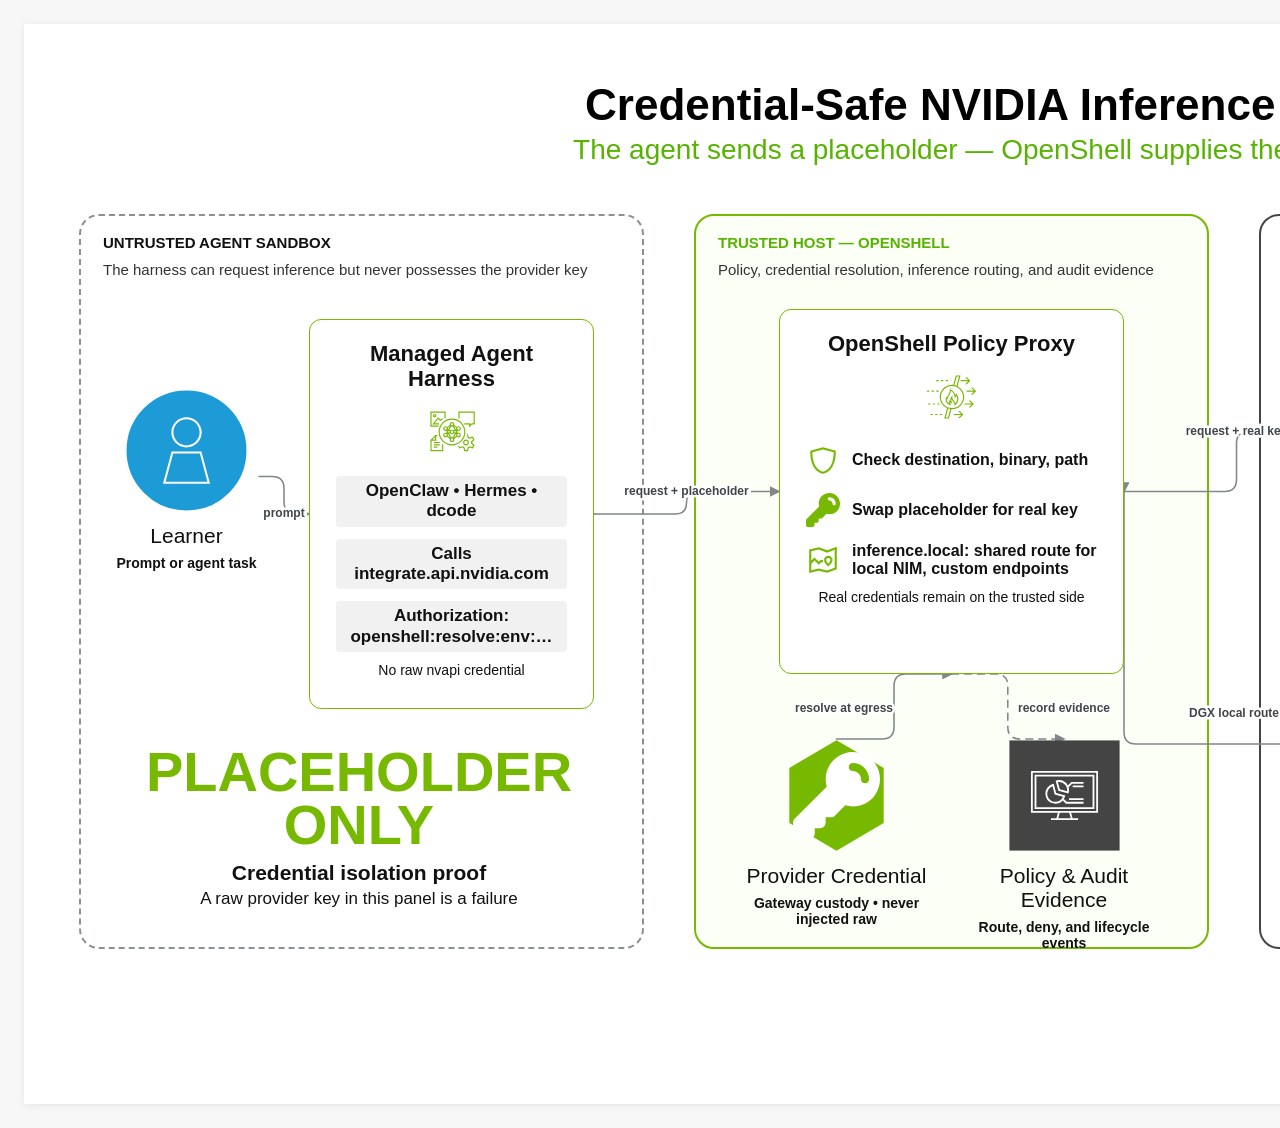
==== commit 5b51e78f: "feat(course): move Course 2 to NemoClaw v0.0.145 and add the agent-harness lesson Course 2 now pins " ====
--- a/assets/diagrams/credential-safe-inference-path.html
+++ b/assets/diagrams/credential-safe-inference-path.html
@@ -292,21 +292,21 @@
           </marker>
         </defs>
       </svg>
-      <div class="diagram-title-block title-center" style="left: 960.0px; top: 58.0px"><div class="diagram-title">Credential-Safe NVIDIA Inference Path</div><div class="diagram-subtitle">One sandbox endpoint — hosted NVIDIA models or managed DGX Spark vLLM</div></div>
+      <div class="diagram-title-block title-center" style="left: 960.0px; top: 58.0px"><div class="diagram-title">Credential-Safe NVIDIA Inference Path</div><div class="diagram-subtitle">The agent sends a placeholder — OpenShell supplies the real key</div></div>
       <div class="diagram-panel panel-dashed" data-panel-id="sandbox" style="left: 55.0px; top: 190.0px; width: 565.0px; height: 735.0px; --panel-radius: 20.0px; --panel-stroke: #8A8F98; --panel-fill: #FFFFFF; --panel-stroke-width: 2.0px"><div class="panel-label" style="left: 22.0px; top: 18.0px; color: #111111; font-size: 15.0px">UNTRUSTED AGENT SANDBOX</div><div class="panel-subtitle" style="left: 22.0px; top: 45.0px; font-size: 15.0px">The harness can request inference but never possesses the provider key</div></div>
 <div class="diagram-panel" data-panel-id="trusted-host" style="left: 670.0px; top: 190.0px; width: 515.0px; height: 735.0px; --panel-radius: 20.0px; --panel-stroke: #76B900; --panel-fill: #FBFFF6; --panel-stroke-width: 2.0px"><div class="panel-label" style="left: 22.0px; top: 18.0px; color: #57B300; font-size: 15.0px">TRUSTED HOST — OPENSHELL</div><div class="panel-subtitle" style="left: 22.0px; top: 45.0px; font-size: 15.0px">Policy, credential resolution, inference routing, and audit evidence</div></div>
-<div class="diagram-panel" data-panel-id="inference" style="left: 1235.0px; top: 190.0px; width: 625.0px; height: 735.0px; --panel-radius: 20.0px; --panel-stroke: #444444; --panel-fill: #FFFFFF; --panel-stroke-width: 2.0px"><div class="panel-label" style="left: 22.0px; top: 18.0px; color: #111111; font-size: 15.0px">APPROVED NVIDIA INFERENCE</div><div class="panel-subtitle" style="left: 22.0px; top: 45.0px; font-size: 15.0px">The operator selects one managed route during onboarding</div></div>
+<div class="diagram-panel" data-panel-id="inference" style="left: 1235.0px; top: 190.0px; width: 625.0px; height: 735.0px; --panel-radius: 20.0px; --panel-stroke: #444444; --panel-fill: #FFFFFF; --panel-stroke-width: 2.0px"><div class="panel-label" style="left: 22.0px; top: 18.0px; color: #111111; font-size: 15.0px">APPROVED NVIDIA INFERENCE</div><div class="panel-subtitle" style="left: 22.0px; top: 45.0px; font-size: 15.0px">The operator selects one provider during onboarding</div></div>
       <div class="diagram-node node-tile" data-diagram-node data-id="learner" style="left: 90.0px; top: 365.0px; width: 145.0px; height: 175.0px"><div class="symbol frame-circle" style="width: 123.0px; height: 123.0px; --frame-fill: #1D9BD7; --frame-stroke: #1D9BD7; --frame-stroke-width: 1.5; --art-color: #FFFFFF; --inset: 13.0px"><svg class="symbol-bg" viewBox="0 0 100 100" aria-hidden="true"><circle cx="50" cy="50" r="48" fill="var(--frame-fill)" stroke="var(--frame-stroke)" stroke-width="var(--frame-stroke-width)"/></svg><div class="symbol-art"><svg class="mark-svg" viewBox="0 0 48 48" aria-hidden="true" focusable="false"><title>Learner</title><path fill="currentColor" d="M35.649,40.5h-23.3l4.286,-16h14.73zM13.652,39.5h20.7l-3.752,-14h-13.2zM24,22.5c-4.13985,-0.00551 -7.49449,-3.36015 -7.5,-7.5c0,-4.14214 3.35786,-7.5 7.5,-7.5c4.14214,0 7.5,3.35786 7.5,7.5c0,4.14214 -3.35786,7.5 -7.5,7.5M24,8.5c-3.58757,0.00551 -6.49449,2.91243 -6.5,6.5c0,3.58985 2.91015,6.5 6.5,6.5c3.58985,0 6.5,-2.91015 6.5,-6.5c0,-3.58985 -2.91015,-6.5 -6.5,-6.5"/></svg></div></div><div class="node-label">Learner</div><div class="node-detail">Prompt or agent task</div></div>
-<div class="diagram-node node-card" data-diagram-node data-id="agent" style="left: 285.0px; top: 295.0px; width: 285.0px; height: 390.0px"><div class="card-shell" style="--card-fill: #FFFFFF; --card-stroke: #76B900; --card-radius: 12.0px; --card-stroke-width: 1.3px"><div class="card-title">Managed Agent Harness</div><div class="card-symbol"><div class="symbol frame-none" style="width: 56.0px; height: 56.0px; --frame-fill: #FFFFFF; --frame-stroke: #76B900; --frame-stroke-width: 1.5; --art-color: #76B900; --inset: 0.0px"><div class="symbol-art"><svg class="mark-svg" viewBox="0 0 48 48" aria-hidden="true" focusable="false"><title>Managed Agent Harness</title><g><path d="M15.51,39.517l0.01,-5h1l-0.02,6h-11v-9.71l4.29,-4.29h1.71v1h-1v4h-4v8zM7.21,30.507h2.29v-2.29z" fill="currentColor"/><path d="M13.5,33.497h-5v-1h5zM13.5,35.497h-5v-1h5zM11.5,37.497h-3v-1h3zM12.56,19.517h-7.06v-13h13v5.98h-1v-4.98h-11v11h6.06z" fill="currentColor"/><path d="M12.05,12.767l-2.93,3.75h3.88v1h-5.93l4.88,-6.26l2.11,2.11l1.94,-1.29v1.2l-2.06,1.38zM10.69,10.017c0,0.83 -0.67,1.5 -1.5,1.5c-0.83,0 -1.5,-0.67 -1.5,-1.5c0,-0.83 0.67,-1.5 1.5,-1.5c0.83,0 1.5,0.67 1.5,1.5M8.69,10.017c0,0.28 0.22,0.5 0.5,0.5c0.28,0 0.5,-0.22 0.5,-0.5c0,-0.28 -0.22,-0.5 -0.5,-0.5c-0.28,0 -0.5,0.22 -0.5,0.5M35.5,24.017c0,6.34 -5.16,11.5 -11.5,11.5c-6.34,0 -11.5,-5.16 -11.5,-11.5c0,-6.34 5.16,-11.5 11.5,-11.5c6.34,0 11.5,5.16 11.5,11.5M24,34.517c5.79,0 10.5,-4.71 10.5,-10.5c0,-5.79 -4.71,-10.5 -10.5,-10.5c-5.79,0 -10.5,4.71 -10.5,10.5c0,5.79 4.71,10.5 10.5,10.5" fill="currentColor"/><path d="M43.5,6.517v11h-2.29l-2.71,2.7v-2.71l-4,-0.01v-1l5,0.02v1.29l1.29,-1.29h1.71v-9h-12v4.98h-1v-5.98zM41.21,33.007c0,0.07 -0.01,0.14 -0.01,0.21l2.16,2.16l-1.55,2.69l-2.9,-0.78c-0.15,0.1 -0.31,0.2 -0.47,0.28l-0.78,2.93h-3.1l-0.76,-2.83c-0.19,-0.09 -0.37,-0.19 -0.55,-0.31l-2.88,0.77l-1.23,-2.12h1.16l0.55,0.96l2.59,-0.69l0.19,0.14c0.24223,0.17888 0.50389,0.32984 0.78,0.45l0.22,0.09l0.69,2.56h1.57l0.7,-2.63l0.21,-0.1c0.24,-0.11 0.48,-0.26 0.71,-0.43l0.19,-0.14l2.61,0.7l0.78,-1.36l-1.95,-1.96l0.04,-0.41c0.02,-0.05 0.02,-0.11 0.02,-0.17c0,-0.09 -0.01,-0.17 -0.02,-0.26l-0.05,-0.41l1.94,-1.94l-0.78,-1.36l-2.65,0.71l-0.19,-0.14c-0.22,-0.16 -0.46,-0.3 -0.71,-0.41l-0.22,-0.1l-0.52,-1.94v-1.66h0.59l0.78,2.9c0.16,0.08 0.32,0.17 0.47,0.27l2.94,-0.79l1.55,2.69l-2.14,2.14c0.02,0.1 0.02,0.2 0.02,0.3zM29.59,24.587c1.1,0 2,0.9 2,2c0,1.1 -0.9,2 -2,2c-0.54,0 -1.03,-0.22 -1.39,-0.57l-2.3,1.9c0.07,0.2 0.12,0.42 0.12,0.65c0,1.1 -0.9,2 -2,2c-1.1,0 -2,-0.9 -2,-2c0,-0.22 0.04,-0.43 0.11,-0.63l-2.34,-1.88c-0.35,0.33 -0.82,0.53 -1.34,0.53c-1.1,0 -2,-0.9 -2,-2c0,-1.1 0.9,-2 2,-2c0.22,0 0.42,0.04 0.61,0.1l0.5,-0.83l-0.53,-0.93c-0.18,0.05 -0.37,0.09 -0.57,0.09c-1.1,0 -2,-0.9 -2,-2c0,-1.1 0.9,-2 2,-2c0.56,0 1.07,0.23 1.43,0.6l2.22,-1.66c-0.05199,-0.16848 -0.07895,-0.34368 -0.08,-0.52c0,-1.1 0.9,-2 2,-2c1.1,0 2,0.9 2,2c0,0.18 -0.03,0.35 -0.08,0.52l2.22,1.66c0.36,-0.37 0.86,-0.6 1.42,-0.6c1.1,0 2,0.9 2,2c0,1.1 -0.9,2 -2,2c-0.2,0 -0.4,-0.04 -0.59,-0.1l-0.52,0.92l0.51,0.85c0.19,-0.06 0.4,-0.1 0.61,-0.1zM29.6,20.017c-0.55,0 -1,0.45 -1,1c0,0.55 0.45,1 1,1c0.55,0 1,-0.45 1,-1c0,-0.55 -0.45,-1 -1,-1M18.46,22.017c0.55,0 1,-0.45 1,-1c0,-0.55 -0.45,-1 -1,-1c-0.55,0 -1,0.45 -1,1c0,0.55 0.45,1 1,1M18.46,27.587c0.55,0 1,-0.45 1,-1c0,-0.55 -0.45,-1 -1,-1c-0.55,0 -1,0.45 -1,1c0,0.55 0.45,1 1,1M27.69,20.487l-2.13,-1.59l1.64,2.76l0.45,-0.23c-0.03,-0.14 -0.05,-0.28 -0.05,-0.42c0,-0.18 0.03,-0.35 0.08,-0.52zM25.93,23.407c0.06,0.19 0.1,0.38 0.1,0.59c0,0.08 -0.02,0.15 -0.02,0.23l0.86,0.43l0.46,-0.81l-0.52,-0.88zM24.03,16.427c-0.55,0 -1,0.45 -1,1c0,0.55 0.45,1 1,1c0.55,0 1,-0.45 1,-1c0,-0.55 -0.45,-1 -1,-1M23.44,19.327l-1.66,2.78l0.89,0.44c0.35,-0.34 0.84,-0.55 1.37,-0.55c0.53,0 1.01,0.21 1.37,0.55l0.89,-0.44l-1.66,-2.78c-0.19,0.06 -0.39,0.1 -0.61,0.1c-0.22,0 -0.42,-0.04 -0.61,-0.1zM25.03,23.997c0,-0.55 -0.45,-1 -1,-1c-0.55,0 -1,0.45 -1,1c0,0.55 0.45,1 1,1c0.55,0 1,-0.45 1,-1M22.05,24.237c-0.01,-0.08 -0.02,-0.15 -0.02,-0.23c0,-0.21 0.04,-0.4 0.1,-0.59l-0.88,-0.44l-0.53,0.89l0.46,0.8l0.87,-0.44zM22.52,18.897l-2.13,1.59c0.05,0.17 0.08,0.34 0.08,0.52c0,0.15 -0.02,0.29 -0.05,0.42l0.45,0.23l1.64,-2.76zM19.97,22.327c-0.02,0.02 -0.07,0.08 -0.07,0.08l0.26,0.46l0.2,-0.34l-0.4,-0.2zM19.97,25.277l0.32,-0.16l-0.15,-0.26l-0.22,0.37c0.01,0.01 0.04,0.05 0.04,0.05zM20.34,27.207l2.09,1.68l-1.66,-2.91l-0.36,0.18c0.03,0.14 0.05,0.28 0.05,0.42c0,0.22 -0.04,0.43 -0.11,0.63zM24.03,31.567c0.55,0 1,-0.45 1,-1c0,-0.55 -0.45,-1 -1,-1c-0.55,0 -1,0.45 -1,1c0,0.55 0.45,1 1,1M24.61,28.657l1.78,-3.13l-0.73,-0.36c-0.37,0.5 -0.95,0.83 -1.62,0.83c-0.67,0 -1.26,-0.33 -1.62,-0.83l-0.74,0.37l1.78,3.12c0.18,-0.05 0.37,-0.09 0.57,-0.09c0.2,0 0.39,0.04 0.57,0.09zM25.65,28.837l2.04,-1.69c-0.05645,-0.18144 -0.08676,-0.37001 -0.09,-0.56c0,-0.15 0.02,-0.28 0.05,-0.42l-0.38,-0.19l-1.62,2.85zM28.1,25.267c0.01,-0.01 0.04,-0.05 0.04,-0.05l-0.23,-0.38l-0.15,0.27l0.34,0.17zM27.9,22.857l0.26,-0.46c-0.01,-0.02 -0.05,-0.07 -0.05,-0.07l-0.4,0.2l0.19,0.32zM29.6,27.587c0.55,0 1,-0.45 1,-1c0,-0.55 -0.45,-1 -1,-1c-0.55,0 -1,0.45 -1,1c0,0.55 0.45,1 1,1" fill="currentColor"/><path d="M36,35.517c-1.38071,0 -2.5,-1.11929 -2.5,-2.5c0,-1.38071 1.11929,-2.5 2.5,-2.5c1.38071,0 2.5,1.11929 2.5,2.5c0,1.38071 -1.11929,2.5 -2.5,2.5M36,31.517c-0.83,0 -1.5,0.67 -1.5,1.5c0,0.83 0.67,1.5 1.5,1.5c0.83,0 1.5,-0.67 1.5,-1.5c0,-0.83 -0.67,-1.5 -1.5,-1.5" fill="currentColor"/></g></svg></div></div></div><div class="card-items"><div class="card-pill">OpenClaw • Hermes • dcode</div><div class="card-pill">Calls https://inference.local/v1</div><div class="card-pill">Authorization: openshell:resolve:env:…</div></div><div class="card-detail">No raw nvapi credential</div></div></div>
+<div class="diagram-node node-card" data-diagram-node data-id="agent" style="left: 285.0px; top: 295.0px; width: 285.0px; height: 390.0px"><div class="card-shell" style="--card-fill: #FFFFFF; --card-stroke: #76B900; --card-radius: 12.0px; --card-stroke-width: 1.3px"><div class="card-title">Managed Agent Harness</div><div class="card-symbol"><div class="symbol frame-none" style="width: 56.0px; height: 56.0px; --frame-fill: #FFFFFF; --frame-stroke: #76B900; --frame-stroke-width: 1.5; --art-color: #76B900; --inset: 0.0px"><div class="symbol-art"><svg class="mark-svg" viewBox="0 0 48 48" aria-hidden="true" focusable="false"><title>Managed Agent Harness</title><g><path d="M15.51,39.517l0.01,-5h1l-0.02,6h-11v-9.71l4.29,-4.29h1.71v1h-1v4h-4v8zM7.21,30.507h2.29v-2.29z" fill="currentColor"/><path d="M13.5,33.497h-5v-1h5zM13.5,35.497h-5v-1h5zM11.5,37.497h-3v-1h3zM12.56,19.517h-7.06v-13h13v5.98h-1v-4.98h-11v11h6.06z" fill="currentColor"/><path d="M12.05,12.767l-2.93,3.75h3.88v1h-5.93l4.88,-6.26l2.11,2.11l1.94,-1.29v1.2l-2.06,1.38zM10.69,10.017c0,0.83 -0.67,1.5 -1.5,1.5c-0.83,0 -1.5,-0.67 -1.5,-1.5c0,-0.83 0.67,-1.5 1.5,-1.5c0.83,0 1.5,0.67 1.5,1.5M8.69,10.017c0,0.28 0.22,0.5 0.5,0.5c0.28,0 0.5,-0.22 0.5,-0.5c0,-0.28 -0.22,-0.5 -0.5,-0.5c-0.28,0 -0.5,0.22 -0.5,0.5M35.5,24.017c0,6.34 -5.16,11.5 -11.5,11.5c-6.34,0 -11.5,-5.16 -11.5,-11.5c0,-6.34 5.16,-11.5 11.5,-11.5c6.34,0 11.5,5.16 11.5,11.5M24,34.517c5.79,0 10.5,-4.71 10.5,-10.5c0,-5.79 -4.71,-10.5 -10.5,-10.5c-5.79,0 -10.5,4.71 -10.5,10.5c0,5.79 4.71,10.5 10.5,10.5" fill="currentColor"/><path d="M43.5,6.517v11h-2.29l-2.71,2.7v-2.71l-4,-0.01v-1l5,0.02v1.29l1.29,-1.29h1.71v-9h-12v4.98h-1v-5.98zM41.21,33.007c0,0.07 -0.01,0.14 -0.01,0.21l2.16,2.16l-1.55,2.69l-2.9,-0.78c-0.15,0.1 -0.31,0.2 -0.47,0.28l-0.78,2.93h-3.1l-0.76,-2.83c-0.19,-0.09 -0.37,-0.19 -0.55,-0.31l-2.88,0.77l-1.23,-2.12h1.16l0.55,0.96l2.59,-0.69l0.19,0.14c0.24223,0.17888 0.50389,0.32984 0.78,0.45l0.22,0.09l0.69,2.56h1.57l0.7,-2.63l0.21,-0.1c0.24,-0.11 0.48,-0.26 0.71,-0.43l0.19,-0.14l2.61,0.7l0.78,-1.36l-1.95,-1.96l0.04,-0.41c0.02,-0.05 0.02,-0.11 0.02,-0.17c0,-0.09 -0.01,-0.17 -0.02,-0.26l-0.05,-0.41l1.94,-1.94l-0.78,-1.36l-2.65,0.71l-0.19,-0.14c-0.22,-0.16 -0.46,-0.3 -0.71,-0.41l-0.22,-0.1l-0.52,-1.94v-1.66h0.59l0.78,2.9c0.16,0.08 0.32,0.17 0.47,0.27l2.94,-0.79l1.55,2.69l-2.14,2.14c0.02,0.1 0.02,0.2 0.02,0.3zM29.59,24.587c1.1,0 2,0.9 2,2c0,1.1 -0.9,2 -2,2c-0.54,0 -1.03,-0.22 -1.39,-0.57l-2.3,1.9c0.07,0.2 0.12,0.42 0.12,0.65c0,1.1 -0.9,2 -2,2c-1.1,0 -2,-0.9 -2,-2c0,-0.22 0.04,-0.43 0.11,-0.63l-2.34,-1.88c-0.35,0.33 -0.82,0.53 -1.34,0.53c-1.1,0 -2,-0.9 -2,-2c0,-1.1 0.9,-2 2,-2c0.22,0 0.42,0.04 0.61,0.1l0.5,-0.83l-0.53,-0.93c-0.18,0.05 -0.37,0.09 -0.57,0.09c-1.1,0 -2,-0.9 -2,-2c0,-1.1 0.9,-2 2,-2c0.56,0 1.07,0.23 1.43,0.6l2.22,-1.66c-0.05199,-0.16848 -0.07895,-0.34368 -0.08,-0.52c0,-1.1 0.9,-2 2,-2c1.1,0 2,0.9 2,2c0,0.18 -0.03,0.35 -0.08,0.52l2.22,1.66c0.36,-0.37 0.86,-0.6 1.42,-0.6c1.1,0 2,0.9 2,2c0,1.1 -0.9,2 -2,2c-0.2,0 -0.4,-0.04 -0.59,-0.1l-0.52,0.92l0.51,0.85c0.19,-0.06 0.4,-0.1 0.61,-0.1zM29.6,20.017c-0.55,0 -1,0.45 -1,1c0,0.55 0.45,1 1,1c0.55,0 1,-0.45 1,-1c0,-0.55 -0.45,-1 -1,-1M18.46,22.017c0.55,0 1,-0.45 1,-1c0,-0.55 -0.45,-1 -1,-1c-0.55,0 -1,0.45 -1,1c0,0.55 0.45,1 1,1M18.46,27.587c0.55,0 1,-0.45 1,-1c0,-0.55 -0.45,-1 -1,-1c-0.55,0 -1,0.45 -1,1c0,0.55 0.45,1 1,1M27.69,20.487l-2.13,-1.59l1.64,2.76l0.45,-0.23c-0.03,-0.14 -0.05,-0.28 -0.05,-0.42c0,-0.18 0.03,-0.35 0.08,-0.52zM25.93,23.407c0.06,0.19 0.1,0.38 0.1,0.59c0,0.08 -0.02,0.15 -0.02,0.23l0.86,0.43l0.46,-0.81l-0.52,-0.88zM24.03,16.427c-0.55,0 -1,0.45 -1,1c0,0.55 0.45,1 1,1c0.55,0 1,-0.45 1,-1c0,-0.55 -0.45,-1 -1,-1M23.44,19.327l-1.66,2.78l0.89,0.44c0.35,-0.34 0.84,-0.55 1.37,-0.55c0.53,0 1.01,0.21 1.37,0.55l0.89,-0.44l-1.66,-2.78c-0.19,0.06 -0.39,0.1 -0.61,0.1c-0.22,0 -0.42,-0.04 -0.61,-0.1zM25.03,23.997c0,-0.55 -0.45,-1 -1,-1c-0.55,0 -1,0.45 -1,1c0,0.55 0.45,1 1,1c0.55,0 1,-0.45 1,-1M22.05,24.237c-0.01,-0.08 -0.02,-0.15 -0.02,-0.23c0,-0.21 0.04,-0.4 0.1,-0.59l-0.88,-0.44l-0.53,0.89l0.46,0.8l0.87,-0.44zM22.52,18.897l-2.13,1.59c0.05,0.17 0.08,0.34 0.08,0.52c0,0.15 -0.02,0.29 -0.05,0.42l0.45,0.23l1.64,-2.76zM19.97,22.327c-0.02,0.02 -0.07,0.08 -0.07,0.08l0.26,0.46l0.2,-0.34l-0.4,-0.2zM19.97,25.277l0.32,-0.16l-0.15,-0.26l-0.22,0.37c0.01,0.01 0.04,0.05 0.04,0.05zM20.34,27.207l2.09,1.68l-1.66,-2.91l-0.36,0.18c0.03,0.14 0.05,0.28 0.05,0.42c0,0.22 -0.04,0.43 -0.11,0.63zM24.03,31.567c0.55,0 1,-0.45 1,-1c0,-0.55 -0.45,-1 -1,-1c-0.55,0 -1,0.45 -1,1c0,0.55 0.45,1 1,1M24.61,28.657l1.78,-3.13l-0.73,-0.36c-0.37,0.5 -0.95,0.83 -1.62,0.83c-0.67,0 -1.26,-0.33 -1.62,-0.83l-0.74,0.37l1.78,3.12c0.18,-0.05 0.37,-0.09 0.57,-0.09c0.2,0 0.39,0.04 0.57,0.09zM25.65,28.837l2.04,-1.69c-0.05645,-0.18144 -0.08676,-0.37001 -0.09,-0.56c0,-0.15 0.02,-0.28 0.05,-0.42l-0.38,-0.19l-1.62,2.85zM28.1,25.267c0.01,-0.01 0.04,-0.05 0.04,-0.05l-0.23,-0.38l-0.15,0.27l0.34,0.17zM27.9,22.857l0.26,-0.46c-0.01,-0.02 -0.05,-0.07 -0.05,-0.07l-0.4,0.2l0.19,0.32zM29.6,27.587c0.55,0 1,-0.45 1,-1c0,-0.55 -0.45,-1 -1,-1c-0.55,0 -1,0.45 -1,1c0,0.55 0.45,1 1,1" fill="currentColor"/><path d="M36,35.517c-1.38071,0 -2.5,-1.11929 -2.5,-2.5c0,-1.38071 1.11929,-2.5 2.5,-2.5c1.38071,0 2.5,1.11929 2.5,2.5c0,1.38071 -1.11929,2.5 -2.5,2.5M36,31.517c-0.83,0 -1.5,0.67 -1.5,1.5c0,0.83 0.67,1.5 1.5,1.5c0.83,0 1.5,-0.67 1.5,-1.5c0,-0.83 -0.67,-1.5 -1.5,-1.5" fill="currentColor"/></g></svg></div></div></div><div class="card-items"><div class="card-pill">OpenClaw • Hermes • dcode</div><div class="card-pill">Calls integrate.api.nvidia.com</div><div class="card-pill">Authorization: openshell:resolve:env:…</div></div><div class="card-detail">No raw nvapi credential</div></div></div>
 <div class="diagram-node node-metric" data-diagram-node data-id="sandbox-proof" style="left: 120.0px; top: 720.0px; width: 430.0px; height: 165.0px; --metric-color: #76B900"><div class="metric-value">PLACEHOLDER ONLY</div><div class="metric-label">Credential isolation proof</div><div class="metric-detail">A raw provider key in this panel is a failure</div></div>
-<div class="diagram-node node-card" data-diagram-node data-id="gateway" style="left: 755.0px; top: 285.0px; width: 345.0px; height: 365.0px"><div class="card-shell" style="--card-fill: #FFFFFF; --card-stroke: #76B900; --card-radius: 12.0px; --card-stroke-width: 1.3px"><div class="card-title">OpenShell Privacy Router</div><div class="card-symbol"><div class="symbol frame-none" style="width: 56.0px; height: 56.0px; --frame-fill: #FFFFFF; --frame-stroke: #76B900; --frame-stroke-width: 1.5; --art-color: #76B900; --inset: 0.0px"><div class="symbol-art"><svg class="mark-svg" viewBox="0 0 48 48" aria-hidden="true" focusable="false"><title>OpenShell Privacy Router</title><path fill="currentColor" d="M34.5,24c-0.006,5.797 -4.703,10.494 -10.5,10.5c-0.157,0 -0.311,-0.017 -0.467,-0.023l-2.149,8.023h-4.035l2.385,-8.914c-4.72236,-2.09587 -7.2166,-7.31718 -5.87944,-12.30771c1.33715,-4.99053 6.10782,-8.26529 11.24544,-7.71929l2.162,-8.059h4.038l-2.464,9.189c3.47701,1.80416 5.66063,5.39379 5.664,9.311M26.102,13.711c0.62144,0.1283 1.22969,0.31376 1.817,0.554l2.081,-7.765h-1.97zM14.5,24c0.00551,5.24442 4.25558,9.49449 9.5,9.5c5.24671,0 9.5,-4.25329 9.5,-9.5c0,-5.24671 -4.25329,-9.5 -9.5,-9.5c-5.24671,0 -9.5,4.25329 -9.5,9.5M22.523,34.384c-0.62815,-0.08819 -1.24701,-0.23311 -1.849,-0.433l-2.023,7.549h1.965zM20.5,10.5h-2v-1h2zM16.5,10.5h-2v-1h2zM12.508,10.5h-2v-1h2zM37.797,10.5h-6.297v-1h6.293l-2.5,-2.5h1.414l3,3l-3,3h-1.414zM22.584,28.8c0.0458,0.67774 0.2103,1.34218 0.486,1.963l0.164,0.34l-0.373,-0.055c-1.64403,-0.30185 -3.06331,-1.33112 -3.861,-2.8c-0.60364,-1.32489 -0.5934,-2.84834 0.028,-4.165l0.134,-0.292l0.458,0.561c0.33494,-1.07049 0.81831,-2.08874 1.436,-3.025c0.781,-1.309 1.667,-2.792 0.907,-4.231l-0.344,-0.652l0.627,0.389c2.608,1.62 4.199,3.438 4.739,5.42c0.154,-0.289 0.266,-0.599 0.334,-0.919l0.054,-0.468l0.3,0.364c1.21887,1.31769 1.8798,3.05638 1.844,4.851c-0.10878,2.19148 -1.40705,4.1481 -3.384,5.1l-0.477,0.246l0.2,-0.5c0.462,-1.162 0.168,-1.953 -1.317,-3.523c-0.46382,-0.46614 -0.79873,-1.04466 -0.972,-1.679c-0.27941,1.21307 -0.02448,2.48771 0.7,3.5l0.246,0.416l-0.469,-0.121c-0.52341,-0.15692 -1.01688,-0.40027 -1.46,-0.72M22.546,27.514c-0.08794,-0.5157 -0.09098,-1.04232 -0.009,-1.559c0.26002,-1.35009 1.01191,-2.55562 2.11,-3.383c0,0 -1.066,2.537 0.609,4.2c0.7974,0.70476 1.38553,1.61532 1.7,2.632c1.78103,-1.68178 2.09494,-4.40061 0.744,-6.444c-0.28076,0.6013 -0.62864,1.1689 -1.037,1.692l-0.322,0.382l-0.029,-0.5c-0.01367,-2.3445 -1.18387,-4.53109 -3.127,-5.843c-0.17819,1.12012 -0.61848,2.1823 -1.285,3.1c-0.74918,1.0574 -1.25557,2.26721 -1.483,3.543l-0.072,0.733l-0.25,-0.106c-0.19793,-0.08991 -0.38428,-0.2034 -0.555,-0.338c-0.13751,0.75462 -0.02112,1.53354 0.331,2.215c0.41366,0.77351 1.06018,1.39729 1.848,1.783c-0.12785,-0.63494 -0.16155,-1.28524 -0.1,-1.93l0.11,-1.159zM42.793,18.5l-2.5,-2.5h1.414l3,3l-3,3h-1.414l2.5,-2.5h-6.293v-1zM39.707,27l3,3l-3,3h-1.414l2.5,-2.5h-6.293v-1h6.293l-2.5,-2.5zM30.707,36l3,3l-3,3h-1.414l2.5,-2.5h-6.293v-1h6.293l-2.5,-2.5zM12.5,19.5h-2v-1h2zM8.5,19.5h-2v-1h2zM4.5,19.5h-2v-1h2zM11.5,29.5h2v1h-2zM7.5,29.5h2v1h-2zM3.5,29.5h2v1h-2zM13.5,38.5h2v1h-2zM9.5,38.5h2v1h-2zM5.509,38.5h2v1h-2z"/></svg></div></div></div><div class="card-items"><div class="card-row"><div class="symbol frame-none" style="width: 34.0px; height: 34.0px; --frame-fill: transparent; --frame-stroke: transparent; --frame-stroke-width: 1.5; --art-color: #76B900; --inset: 0.0px"><div class="symbol-art"><svg class="mark-svg" viewBox="0 0 16 16" aria-hidden="true" focusable="false"><title>Enforce network policy</title><symbol id="icon-gui-line-shield-shield" viewBox="0 0 16 16"><path fill="currentColor" d="M8,2.009l5.978,1.601l0.021,0.36l-0.5,0.03l0.5,-0.03v0.01l0.002,0.02l0.003,0.078c0.00333,0.068 0.00533,0.16333 0.006,0.286c0.002,0.245 -0.002,0.594 -0.027,1.016c-0.0588,1.0768 -0.22632,2.1449 -0.5,3.188c-0.645,2.384 -2.102,5.102 -5.362,5.917l-0.121,0.03l-0.121,-0.03c-3.26,-0.815 -4.717,-3.533 -5.362,-5.917c-0.27368,-1.0431 -0.4412,-2.1112 -0.5,-3.188c-0.02618,-0.45951 -0.03252,-0.91994 -0.019,-1.38l0.002,-0.02v-0.008l0.5,0.028l-0.5,-0.03l0.022,-0.36zM2.99,4.386c-0.002,0.226 0.002,0.547 0.025,0.937c0.045,0.798 0.167,1.87 0.468,2.984c0.596,2.208 1.86,4.455 4.517,5.176c2.657,-0.72 3.92,-2.968 4.517,-5.176c0.301,-1.113 0.423,-2.186 0.468,-2.984c0.022,-0.39 0.026,-0.711 0.025,-0.937l-5.01,-1.342z"/></symbol><use href="#icon-gui-line-shield-shield"/></svg></div></div><div class="card-row-label">Enforce network policy</div></div><div class="card-row"><div class="symbol frame-none" style="width: 34.0px; height: 34.0px; --frame-fill: transparent; --frame-stroke: transparent; --frame-stroke-width: 1.5; --art-color: #76B900; --inset: 0.0px"><div class="symbol-art"><svg class="mark-svg" viewBox="0 0 16 16" aria-hidden="true" focusable="false"><title>Resolve credential placeholder</title><path fill="currentColor" d="M6,5c0.00047,-2.15109 1.37671,-4.0608 3.41717,-4.74176c2.04046,-0.68096 4.28777,0.01946 5.58003,1.73913c1.29226,1.71967 1.3398,4.07312 0.11804,5.84358c-1.22176,1.77046 -3.43895,2.56106 -5.50525,1.96306l-1.903,1.903c-0.18749,0.18755 -0.44181,0.29294 -0.707,0.293h-1v1c0,0.55228 -0.44772,1 -1,1h-1v1c0,0.55228 -0.44772,1 -1,1h-2c-0.55228,0 -1,-0.44772 -1,-1v-2c0.00006,-0.26519 0.10545,-0.51951 0.293,-0.707l5.903,-5.903c-0.13037,-0.45181 -0.19636,-0.91976 -0.196,-1.39M11,2c-0.41421,0 -0.75,0.33579 -0.75,0.75c0,0.41421 0.33579,0.75 0.75,0.75c0.82843,0 1.5,0.67157 1.5,1.5c0,0.41421 0.33579,0.75 0.75,0.75c0.41421,0 0.75,-0.33579 0.75,-0.75c0,-1.65685 -1.34315,-3 -3,-3"/></svg></div></div><div class="card-row-label">Resolve credential placeholder</div></div><div class="card-row"><div class="symbol frame-none" style="width: 34.0px; height: 34.0px; --frame-fill: transparent; --frame-stroke: transparent; --frame-stroke-width: 1.5; --art-color: #76B900; --inset: 0.0px"><div class="symbol-art"><svg class="mark-svg" viewBox="0 0 16 16" aria-hidden="true" focusable="false"><title>Select managed provider route</title><symbol id="icon-gui-line-route-route" viewBox="0 0 16 16"><path fill="currentColor" d="M11.642,9.939c-0.337,0.426 -0.728,0.783 -1.142,1.13c-0.414,-0.347 -0.805,-0.704 -1.142,-1.13c-0.391,-0.494 -0.858,-1.241 -0.858,-2.057c0,-1.007 0.921,-1.882 2,-1.882c1.079,0 2,0.875 2,1.882c0,0.816 -0.467,1.563 -0.858,2.058M10.5,7c-0.578,0 -1,0.477 -1,0.882c0,0.464 0.283,0.983 0.642,1.437c0.124,0.157 0.25,0.295 0.358,0.408c0.109,-0.113 0.234,-0.251 0.358,-0.408c0.359,-0.454 0.642,-0.973 0.642,-1.437c0,-0.405 -0.422,-0.882 -1,-0.882"/><path fill="currentColor" d="M14.5,1.779v10.568l-4.47,1.676l-4.03,-1.008l-4.5,1.125v-11.03l4.53,-1.133l3.97,1.49zM2.5,9.707v3.153l3.5,-0.875l3.97,0.992l3.53,-1.323v-8.432l-3.5,1.312l-4.03,-1.511l-3.47,0.867v4.403l1.5,-1.5l2,2l0.793,-0.793h1.207v1h-0.793l-1.207,1.207l-2,-2z"/></symbol><use href="#icon-gui-line-route-route"/></svg></div></div><div class="card-row-label">Select managed provider route</div></div></div><div class="card-detail">Real credentials remain on the trusted side</div></div></div>
+<div class="diagram-node node-card" data-diagram-node data-id="proxy" style="left: 755.0px; top: 285.0px; width: 345.0px; height: 365.0px"><div class="card-shell" style="--card-fill: #FFFFFF; --card-stroke: #76B900; --card-radius: 12.0px; --card-stroke-width: 1.3px"><div class="card-title">OpenShell Policy Proxy</div><div class="card-symbol"><div class="symbol frame-none" style="width: 56.0px; height: 56.0px; --frame-fill: #FFFFFF; --frame-stroke: #76B900; --frame-stroke-width: 1.5; --art-color: #76B900; --inset: 0.0px"><div class="symbol-art"><svg class="mark-svg" viewBox="0 0 48 48" aria-hidden="true" focusable="false"><title>OpenShell Policy Proxy</title><path fill="currentColor" d="M34.5,24c-0.006,5.797 -4.703,10.494 -10.5,10.5c-0.157,0 -0.311,-0.017 -0.467,-0.023l-2.149,8.023h-4.035l2.385,-8.914c-4.72236,-2.09587 -7.2166,-7.31718 -5.87944,-12.30771c1.33715,-4.99053 6.10782,-8.26529 11.24544,-7.71929l2.162,-8.059h4.038l-2.464,9.189c3.47701,1.80416 5.66063,5.39379 5.664,9.311M26.102,13.711c0.62144,0.1283 1.22969,0.31376 1.817,0.554l2.081,-7.765h-1.97zM14.5,24c0.00551,5.24442 4.25558,9.49449 9.5,9.5c5.24671,0 9.5,-4.25329 9.5,-9.5c0,-5.24671 -4.25329,-9.5 -9.5,-9.5c-5.24671,0 -9.5,4.25329 -9.5,9.5M22.523,34.384c-0.62815,-0.08819 -1.24701,-0.23311 -1.849,-0.433l-2.023,7.549h1.965zM20.5,10.5h-2v-1h2zM16.5,10.5h-2v-1h2zM12.508,10.5h-2v-1h2zM37.797,10.5h-6.297v-1h6.293l-2.5,-2.5h1.414l3,3l-3,3h-1.414zM22.584,28.8c0.0458,0.67774 0.2103,1.34218 0.486,1.963l0.164,0.34l-0.373,-0.055c-1.64403,-0.30185 -3.06331,-1.33112 -3.861,-2.8c-0.60364,-1.32489 -0.5934,-2.84834 0.028,-4.165l0.134,-0.292l0.458,0.561c0.33494,-1.07049 0.81831,-2.08874 1.436,-3.025c0.781,-1.309 1.667,-2.792 0.907,-4.231l-0.344,-0.652l0.627,0.389c2.608,1.62 4.199,3.438 4.739,5.42c0.154,-0.289 0.266,-0.599 0.334,-0.919l0.054,-0.468l0.3,0.364c1.21887,1.31769 1.8798,3.05638 1.844,4.851c-0.10878,2.19148 -1.40705,4.1481 -3.384,5.1l-0.477,0.246l0.2,-0.5c0.462,-1.162 0.168,-1.953 -1.317,-3.523c-0.46382,-0.46614 -0.79873,-1.04466 -0.972,-1.679c-0.27941,1.21307 -0.02448,2.48771 0.7,3.5l0.246,0.416l-0.469,-0.121c-0.52341,-0.15692 -1.01688,-0.40027 -1.46,-0.72M22.546,27.514c-0.08794,-0.5157 -0.09098,-1.04232 -0.009,-1.559c0.26002,-1.35009 1.01191,-2.55562 2.11,-3.383c0,0 -1.066,2.537 0.609,4.2c0.7974,0.70476 1.38553,1.61532 1.7,2.632c1.78103,-1.68178 2.09494,-4.40061 0.744,-6.444c-0.28076,0.6013 -0.62864,1.1689 -1.037,1.692l-0.322,0.382l-0.029,-0.5c-0.01367,-2.3445 -1.18387,-4.53109 -3.127,-5.843c-0.17819,1.12012 -0.61848,2.1823 -1.285,3.1c-0.74918,1.0574 -1.25557,2.26721 -1.483,3.543l-0.072,0.733l-0.25,-0.106c-0.19793,-0.08991 -0.38428,-0.2034 -0.555,-0.338c-0.13751,0.75462 -0.02112,1.53354 0.331,2.215c0.41366,0.77351 1.06018,1.39729 1.848,1.783c-0.12785,-0.63494 -0.16155,-1.28524 -0.1,-1.93l0.11,-1.159zM42.793,18.5l-2.5,-2.5h1.414l3,3l-3,3h-1.414l2.5,-2.5h-6.293v-1zM39.707,27l3,3l-3,3h-1.414l2.5,-2.5h-6.293v-1h6.293l-2.5,-2.5zM30.707,36l3,3l-3,3h-1.414l2.5,-2.5h-6.293v-1h6.293l-2.5,-2.5zM12.5,19.5h-2v-1h2zM8.5,19.5h-2v-1h2zM4.5,19.5h-2v-1h2zM11.5,29.5h2v1h-2zM7.5,29.5h2v1h-2zM3.5,29.5h2v1h-2zM13.5,38.5h2v1h-2zM9.5,38.5h2v1h-2zM5.509,38.5h2v1h-2z"/></svg></div></div></div><div class="card-items"><div class="card-row"><div class="symbol frame-none" style="width: 34.0px; height: 34.0px; --frame-fill: transparent; --frame-stroke: transparent; --frame-stroke-width: 1.5; --art-color: #76B900; --inset: 0.0px"><div class="symbol-art"><svg class="mark-svg" viewBox="0 0 16 16" aria-hidden="true" focusable="false"><title>Check destination, binary, path</title><symbol id="icon-gui-line-shield-shield" viewBox="0 0 16 16"><path fill="currentColor" d="M8,2.009l5.978,1.601l0.021,0.36l-0.5,0.03l0.5,-0.03v0.01l0.002,0.02l0.003,0.078c0.00333,0.068 0.00533,0.16333 0.006,0.286c0.002,0.245 -0.002,0.594 -0.027,1.016c-0.0588,1.0768 -0.22632,2.1449 -0.5,3.188c-0.645,2.384 -2.102,5.102 -5.362,5.917l-0.121,0.03l-0.121,-0.03c-3.26,-0.815 -4.717,-3.533 -5.362,-5.917c-0.27368,-1.0431 -0.4412,-2.1112 -0.5,-3.188c-0.02618,-0.45951 -0.03252,-0.91994 -0.019,-1.38l0.002,-0.02v-0.008l0.5,0.028l-0.5,-0.03l0.022,-0.36zM2.99,4.386c-0.002,0.226 0.002,0.547 0.025,0.937c0.045,0.798 0.167,1.87 0.468,2.984c0.596,2.208 1.86,4.455 4.517,5.176c2.657,-0.72 3.92,-2.968 4.517,-5.176c0.301,-1.113 0.423,-2.186 0.468,-2.984c0.022,-0.39 0.026,-0.711 0.025,-0.937l-5.01,-1.342z"/></symbol><use href="#icon-gui-line-shield-shield"/></svg></div></div><div class="card-row-label">Check destination, binary, path</div></div><div class="card-row"><div class="symbol frame-none" style="width: 34.0px; height: 34.0px; --frame-fill: transparent; --frame-stroke: transparent; --frame-stroke-width: 1.5; --art-color: #76B900; --inset: 0.0px"><div class="symbol-art"><svg class="mark-svg" viewBox="0 0 16 16" aria-hidden="true" focusable="false"><title>Swap placeholder for real key</title><path fill="currentColor" d="M6,5c0.00047,-2.15109 1.37671,-4.0608 3.41717,-4.74176c2.04046,-0.68096 4.28777,0.01946 5.58003,1.73913c1.29226,1.71967 1.3398,4.07312 0.11804,5.84358c-1.22176,1.77046 -3.43895,2.56106 -5.50525,1.96306l-1.903,1.903c-0.18749,0.18755 -0.44181,0.29294 -0.707,0.293h-1v1c0,0.55228 -0.44772,1 -1,1h-1v1c0,0.55228 -0.44772,1 -1,1h-2c-0.55228,0 -1,-0.44772 -1,-1v-2c0.00006,-0.26519 0.10545,-0.51951 0.293,-0.707l5.903,-5.903c-0.13037,-0.45181 -0.19636,-0.91976 -0.196,-1.39M11,2c-0.41421,0 -0.75,0.33579 -0.75,0.75c0,0.41421 0.33579,0.75 0.75,0.75c0.82843,0 1.5,0.67157 1.5,1.5c0,0.41421 0.33579,0.75 0.75,0.75c0.41421,0 0.75,-0.33579 0.75,-0.75c0,-1.65685 -1.34315,-3 -3,-3"/></svg></div></div><div class="card-row-label">Swap placeholder for real key</div></div><div class="card-row"><div class="symbol frame-none" style="width: 34.0px; height: 34.0px; --frame-fill: transparent; --frame-stroke: transparent; --frame-stroke-width: 1.5; --art-color: #76B900; --inset: 0.0px"><div class="symbol-art"><svg class="mark-svg" viewBox="0 0 16 16" aria-hidden="true" focusable="false"><title>inference.local: shared route for local NIM, custom endpoints</title><symbol id="icon-gui-line-route-route" viewBox="0 0 16 16"><path fill="currentColor" d="M11.642,9.939c-0.337,0.426 -0.728,0.783 -1.142,1.13c-0.414,-0.347 -0.805,-0.704 -1.142,-1.13c-0.391,-0.494 -0.858,-1.241 -0.858,-2.057c0,-1.007 0.921,-1.882 2,-1.882c1.079,0 2,0.875 2,1.882c0,0.816 -0.467,1.563 -0.858,2.058M10.5,7c-0.578,0 -1,0.477 -1,0.882c0,0.464 0.283,0.983 0.642,1.437c0.124,0.157 0.25,0.295 0.358,0.408c0.109,-0.113 0.234,-0.251 0.358,-0.408c0.359,-0.454 0.642,-0.973 0.642,-1.437c0,-0.405 -0.422,-0.882 -1,-0.882"/><path fill="currentColor" d="M14.5,1.779v10.568l-4.47,1.676l-4.03,-1.008l-4.5,1.125v-11.03l4.53,-1.133l3.97,1.49zM2.5,9.707v3.153l3.5,-0.875l3.97,0.992l3.53,-1.323v-8.432l-3.5,1.312l-4.03,-1.511l-3.47,0.867v4.403l1.5,-1.5l2,2l0.793,-0.793h1.207v1h-0.793l-1.207,1.207l-2,-2z"/></symbol><use href="#icon-gui-line-route-route"/></svg></div></div><div class="card-row-label">inference.local: shared route for local NIM, custom endpoints</div></div></div><div class="card-detail">Real credentials remain on the trusted side</div></div></div>
 <div class="diagram-node node-tile" data-diagram-node data-id="credentials" style="left: 720.0px; top: 715.0px; width: 185.0px; height: 165.0px"><div class="symbol frame-hex" style="width: 113.0px; height: 113.0px; --frame-fill: #76B900; --frame-stroke: #76B900; --frame-stroke-width: 1.5; --art-color: #FFFFFF; --inset: 13.0px"><svg class="symbol-bg" viewBox="0 0 100 100" aria-hidden="true"><polygon points="50,2 91,26 91,74 50,98 9,74 9,26" fill="var(--frame-fill)" stroke="var(--frame-stroke)" stroke-width="var(--frame-stroke-width)"/></svg><div class="symbol-art"><svg class="mark-svg" viewBox="0 0 16 16" aria-hidden="true" focusable="false"><title>Provider Credential</title><path fill="currentColor" d="M6,5c0.00047,-2.15109 1.37671,-4.0608 3.41717,-4.74176c2.04046,-0.68096 4.28777,0.01946 5.58003,1.73913c1.29226,1.71967 1.3398,4.07312 0.11804,5.84358c-1.22176,1.77046 -3.43895,2.56106 -5.50525,1.96306l-1.903,1.903c-0.18749,0.18755 -0.44181,0.29294 -0.707,0.293h-1v1c0,0.55228 -0.44772,1 -1,1h-1v1c0,0.55228 -0.44772,1 -1,1h-2c-0.55228,0 -1,-0.44772 -1,-1v-2c0.00006,-0.26519 0.10545,-0.51951 0.293,-0.707l5.903,-5.903c-0.13037,-0.45181 -0.19636,-0.91976 -0.196,-1.39M11,2c-0.41421,0 -0.75,0.33579 -0.75,0.75c0,0.41421 0.33579,0.75 0.75,0.75c0.82843,0 1.5,0.67157 1.5,1.5c0,0.41421 0.33579,0.75 0.75,0.75c0.41421,0 0.75,-0.33579 0.75,-0.75c0,-1.65685 -1.34315,-3 -3,-3"/></svg></div></div><div class="node-label">Provider Credential</div><div class="node-detail">Gateway custody • never injected raw</div></div>
 <div class="diagram-node node-tile" data-diagram-node data-id="audit" style="left: 945.0px; top: 715.0px; width: 190.0px; height: 165.0px"><div class="symbol frame-square" style="width: 113.0px; height: 113.0px; --frame-fill: #444444; --frame-stroke: #444444; --frame-stroke-width: 1.5; --art-color: #FFFFFF; --inset: 13.0px"><svg class="symbol-bg" viewBox="0 0 100 100" aria-hidden="true"><rect x="2" y="2" width="96" height="96" rx="0" fill="var(--frame-fill)" stroke="var(--frame-stroke)" stroke-width="var(--frame-stroke-width)"/></svg><div class="symbol-art"><svg class="mark-svg" viewBox="0 0 48 48" aria-hidden="true" focusable="false"><title>Policy &amp; Audit Evidence</title><path fill="currentColor" d="M27.651,33.5l0.805,3h3.044v1h-15v-1h3.047l0.8,-3h-14.847v-23h37v23zM6.5,32.5h35v-21h-35zM26.613,33.5h-5.234l-0.8,3h6.841zM7.5,12.5h33v19h-33zM8.5,30.5h31v-17h-31zM25.209,27.5h9.291v1h-9.709l-1.762,-1.79c-1.57855,1.72713 -4.07867,2.26323 -6.22656,1.33516c-2.1479,-0.92807 -3.47097,-3.1161 -3.29511,-5.44931c0.17585,-2.33321 1.81194,-4.29821 4.07468,-4.89385l0.482,-0.129l1.344,5.015l5.015,1.344l-0.13,0.482c-0.14311,0.52569 -0.36496,1.0267 -0.658,1.486zM19,27.5c1.84708,-0.00586 3.50211,-1.14228 4.171,-2.864l-4.579,-1.228l-1.227,-4.58c-2.01583,0.78225 -3.18729,2.89068 -2.78667,5.01552c0.40061,2.12485 2.2594,3.66196 4.42167,3.65648M26.5,25.5h8v1h-8zM27.793,16.5h6.707v1h-6.293l-1.937,1.937c0.15148,0.50722 0.22895,1.03365 0.23,1.563c-0.005,0.48 -0.075,0.956 -0.207,1.417l-0.129,0.483l-5.572,-1.492l-1.493,-5.573l0.483,-0.129c0.46142,-0.13135 0.93828,-0.20063 1.418,-0.206c2.03833,0.00156 3.90865,1.13029 4.86,2.933zM25.438,21.671c0.04,-0.222 0.06067,-0.44567 0.062,-0.671c-0.00276,-2.48414 -2.01586,-4.49724 -4.5,-4.5c-0.22501,0.00176 -0.44948,0.0225 -0.671,0.062l1.079,4.03zM28.5,18.5h6v1h-6z"/></svg></div></div><div class="node-label">Policy &amp; Audit Evidence</div><div class="node-detail">Route, deny, and lifecycle events</div></div>
-<div class="diagram-node node-card" data-diagram-node data-id="nvidia-endpoints" style="left: 1325.0px; top: 285.0px; width: 445.0px; height: 245.0px"><div class="card-shell" style="--card-fill: #FFFFFF; --card-stroke: #76B900; --card-radius: 12.0px; --card-stroke-width: 1.3px"><div class="card-title">NVIDIA Endpoints</div><div class="card-symbol"><div class="symbol frame-none" style="width: 56.0px; height: 56.0px; --frame-fill: #FFFFFF; --frame-stroke: #76B900; --frame-stroke-width: 1.5; --art-color: #76B900; --inset: 0.0px"><div class="symbol-art"><svg class="mark-svg" viewBox="0 0 48 48" aria-hidden="true" focusable="false"><title>NVIDIA Endpoints</title><g><path d="M28.5,11.495c-3.07,0 -5.91,1.8 -7.23,4.59l-0.25,0.53l-0.48,-0.33c-0.75,-0.52 -1.63,-0.79 -2.54,-0.79c-2.48,0 -4.5,2.02 -4.5,4.5c0,0.32 0.04,0.63 0.11,0.96l0.15,0.7l-0.71,-0.1c-0.24,-0.04 -0.39,-0.06 -0.55,-0.06c-2.21,0 -4,1.79 -4,4c0,2.21 1.79,4 4,4h7.5v1h-7.5c-2.76,0 -5,-2.24 -5,-5c0,-2.76 2.24,-5 5,-5h0.02c-0.02,-0.17 -0.02,-0.33 -0.02,-0.5c0.0055,-3.03528 2.46472,-5.4945 5.5,-5.5c0.92,0 1.82,0.23 2.62,0.67c1.58362,-2.87223 4.60014,-4.65994 7.88,-4.67c4.96,0 9,4.04 9,9c0,0.17 -0.02,0.33 -0.02,0.5h-1c0.01,-0.17 0.02,-0.34 0.02,-0.5c0,-4.41 -3.59,-8 -8,-8" fill="currentColor"/><path d="M38.35,30.555c1.18,0 2.14,0.96 2.14,2.14c0,1.18 -0.96,2.14 -2.14,2.14c-0.65,0 -1.23,-0.3 -1.62,-0.76l-3.66,1.83c0.04,0.15 0.06,0.31 0.06,0.48c0,1.18 -0.96,2.14 -2.14,2.14c-1.18,0 -2.14,-0.96 -2.14,-2.14c0,-0.17 0.02,-0.33 0.06,-0.48l-3.66,-1.83c-0.39,0.46 -0.97,0.76 -1.62,0.76c-1.18,0 -2.14,-0.96 -2.14,-2.14c0,-1.18 0.96,-2.14 2.14,-2.14c0.26,0 0.5,0.06 0.73,0.14l1.12,-1.68l-1.09,-1.64c-0.24,0.09 -0.49,0.15 -0.76,0.15c-1.18,0 -2.14,-0.96 -2.14,-2.14c0,-1.18 0.96,-2.14 2.14,-2.14c0.63,0 1.2,0.29 1.59,0.73l3.69,-1.85c-0.04,-0.15 -0.06,-0.31 -0.06,-0.48c0,-0.66 0.31,-1.25 0.78,-1.64c0.37,-0.31 0.84,-0.5 1.36,-0.5c0.52,0 0.99,0.19 1.36,0.5c0.47,0.4 0.78,0.98 0.78,1.64c0,0.17 -0.02,0.33 -0.06,0.48l3.66,1.83c0.4,-0.47 0.98,-0.77 1.63,-0.77c1.18,0 2.14,0.96 2.14,2.14c0,1.18 -0.96,2.14 -2.14,2.14c-0.26,0 -0.5,-0.06 -0.73,-0.14l-1.12,1.68l1.12,1.68c0.23,-0.09 0.47,-0.14 0.73,-0.14zM38.36,24.175c-0.6296,0.00028 -1.13978,0.5109 -1.1395,1.1405c0.00028,0.6296 0.5109,1.13978 1.1405,1.1395c0.6296,-0.00028 1.13978,-0.5109 1.1395,-1.1405c-0.00028,-0.6296 -0.5109,-1.13978 -1.1405,-1.1395M35.41,27.345l0.5,0.75l0.89,-1.34c-0.02,-0.02 -0.06,-0.07 -0.06,-0.07zM32.62,23.015c-0.02,0.02 -0.06,0.07 -0.06,0.07l2.29,3.43l1.43,-0.72c-0.04,-0.15 -0.06,-0.31 -0.06,-0.48c0,-0.17 0.02,-0.33 0.06,-0.48l-3.66,-1.83zM33.08,28.515c0.04,0.15 0.06,0.31 0.06,0.48c0,0.17 -0.02,0.33 -0.06,0.48l1.43,0.72l0.8,-1.2l-0.8,-1.2zM31,20.495c-0.6296,0.00028 -1.13978,0.5109 -1.1395,1.1405c0.00028,0.6296 0.5109,1.13978 1.1405,1.1395c0.6296,-0.00028 1.13978,-0.5109 1.1395,-1.1405c-0.00028,-0.6296 -0.5109,-1.13978 -1.1405,-1.1395M28.05,26.965l1.33,0.66c0.39,-0.46 0.97,-0.76 1.62,-0.76c0.65,0 1.23,0.3 1.62,0.76l1.33,-0.66l-2.22,-3.33c-0.23,0.09 -0.47,0.14 -0.73,0.14c-0.26,0 -0.5,-0.06 -0.73,-0.14zM32.12,28.995c0,-0.6296 -0.5104,-1.14 -1.14,-1.14c-0.6296,0 -1.14,0.5104 -1.14,1.14c0,0.16 0.04,0.3 0.09,0.43c0,0.01 0.02,0.02 0.02,0.04c0.06,0.12 0.13,0.22 0.21,0.31c0.03,0.03 0.07,0.05 0.1,0.08c0.07,0.06 0.15,0.11 0.23,0.15c0.04,0.02 0.07,0.04 0.11,0.05c0.12,0.05 0.25,0.08 0.39,0.08c0.14,0 0.27,-0.03 0.39,-0.08c0.04,-0.02 0.07,-0.03 0.11,-0.05c0.08,-0.04 0.16,-0.09 0.23,-0.15c0.04,-0.03 0.07,-0.05 0.1,-0.08c0.09,-0.09 0.16,-0.2 0.21,-0.31l0.02,-0.04c0.06,-0.14 0.09,-0.28 0.09,-0.43zM28.92,29.475c-0.08217,-0.31472 -0.08217,-0.64528 0,-0.96l-1.43,-0.72l-0.8,1.2l0.8,1.2zM25.7,24.845c0.08247,0.31021 0.09274,0.6352 0.03,0.95l1.42,0.71l2.29,-3.43c-0.02,-0.02 -0.06,-0.07 -0.06,-0.07zM23.64,26.506c0.6296,-0.00028 1.13978,-0.5109 1.1395,-1.1405c-0.00028,-0.6296 -0.5109,-1.13978 -1.1405,-1.1395c-0.41516,-0.01212 -0.80405,0.20251 -1.0151,0.56023c-0.21105,0.35772 -0.21086,0.80191 0.00051,1.15944c0.21136,0.35753 0.60045,0.57182 1.0156,0.55934M25.21,26.786l0.87,1.31l0.5,-0.75l-1.03,-0.52l-0.26,-0.13c-0.02,0.03 -0.07,0.09 -0.07,0.09zM24.7,33.036c0.04,-0.12 0.07,-0.24 0.07,-0.37c0,-0.13 -0.03,-0.25 -0.07,-0.37c-0.00907,-0.0413 -0.02248,-0.08152 -0.04,-0.12c-0.22807,-0.47959 -0.7582,-0.73693 -1.2761,-0.61944c-0.5179,0.11749 -0.8851,0.57838 -0.8839,1.10944c-0.0012,0.53106 0.366,0.99195 0.8839,1.10944c0.5179,0.11749 1.04803,-0.13985 1.2761,-0.61944c0.02,-0.03 0.04,-0.11 0.04,-0.11zM25.26,31.296l0.37,-0.18l0.96,-0.48l-0.5,-0.74l-0.89,1.34c0.02,0.02 0.06,0.07 0.06,0.07zM29.38,34.986c0.02,-0.02 0.06,-0.07 0.06,-0.07l-2.29,-3.43l-1.43,0.72c0.04,0.15 0.06,0.31 0.06,0.47c0,0.16 -0.03,0.32 -0.06,0.47v0.01l3.65,1.83zM31.01,37.496c0.63,0 1.14,-0.51 1.14,-1.14c0,-0.15 -0.04,-0.3 -0.09,-0.43l-0.02,-0.04c-0.05829,-0.10771 -0.12875,-0.20837 -0.21,-0.3c-0.03,-0.03 -0.05,-0.05 -0.08,-0.07c-0.07,-0.06 -0.15,-0.12 -0.23,-0.16c-0.05,-0.02 -0.09,-0.04 -0.13,-0.06c-0.1,-0.03 -0.21,-0.06 -0.32,-0.06h-0.13c-0.11,0 -0.22,0.02 -0.32,0.06c-0.05,0.02 -0.09,0.04 -0.13,0.06c-0.08,0.05 -0.16,0.1 -0.23,0.16c-0.03062,0.01839 -0.05771,0.04209 -0.08,0.07c-0.09,0.08 -0.16,0.19 -0.21,0.3l-0.02,0.04c-0.06,0.14 -0.09,0.28 -0.09,0.43c0,0.63 0.51,1.14 1.14,1.14zM31.72,34.356l0.82,-1.23l1.39,-2.09l-1.32,-0.66l-0.03,0.03c-0.08,0.08 -0.16,0.16 -0.24,0.23c-0.03,0.02 -0.06,0.05 -0.1,0.08c-0.08,0.06 -0.16,0.11 -0.25,0.16c-0.04,0.02 -0.08,0.05 -0.13,0.07c-0.09,0.04 -0.19,0.07 -0.29,0.1c-0.04,0.01 -0.09,0.04 -0.13,0.04c-0.15,0.03 -0.3,0.05 -0.45,0.05c-0.15,0 -0.3,-0.02 -0.45,-0.05c-0.04,-0.01 -0.09,-0.03 -0.13,-0.04c-0.1,-0.03 -0.2,-0.06 -0.29,-0.1c-0.04,-0.02 -0.09,-0.05 -0.13,-0.07c-0.08,-0.05 -0.17,-0.1 -0.25,-0.16c-0.03501,-0.0245 -0.06841,-0.05122 -0.1,-0.08c-0.09,-0.07 -0.17,-0.15 -0.24,-0.23l-0.03,-0.03l-1.32,0.66l2.22,3.32c0.07,-0.02 0.13,-0.03 0.2,-0.05c0.05,-0.02 0.09,-0.04 0.14,-0.04c0.13,-0.02 0.27,-0.04 0.4,-0.04c0.13441,-0.00164 0.26858,0.01177 0.4,0.04c0.05,0.01 0.09,0.03 0.14,0.04c0.06,0.01 0.13,0.03 0.19,0.05zM36.29,33.146c-0.04,-0.15 -0.06,-0.31 -0.06,-0.47c0,-0.16 0.03,-0.32 0.06,-0.47l-1.43,-0.72l-2.29,3.43c0.02,0.02 0.06,0.07 0.06,0.07l3.65,-1.83v-0.01zM36.74,31.316c0.02,-0.02 0.06,-0.07 0.06,-0.07l-0.89,-1.34l-0.5,0.74l0.96,0.48l0.37,0.18zM38.36,33.826c0.57829,-0.00192 1.06354,-0.43653 1.12891,-1.01112c0.06538,-0.57459 -0.30983,-1.1071 -0.87291,-1.23888c-0.51801,-0.11735 -1.04813,0.14023 -1.276,0.62c-0.01,0.04 -0.03,0.08 -0.04,0.12c-0.04,0.12 -0.07,0.24 -0.07,0.37c0,0.13 0.03,0.25 0.07,0.37c0.01,0.03 0.02,0.07 0.04,0.11c0.18,0.38 0.57,0.65 1.02,0.65z" fill="currentColor"/></g></svg></div></div></div><div class="card-items"><div class="card-pill">Hosted NVIDIA API / NIM route</div><div class="card-pill">nvidia/nemotron-3-super-120b-a12b</div></div><div class="card-detail">Brev and macOS course path</div></div></div>
-<div class="diagram-node node-card" data-diagram-node data-id="managed-vllm" style="left: 1325.0px; top: 565.0px; width: 445.0px; height: 330.0px"><div class="card-shell" style="--card-fill: #FFFFFF; --card-stroke: #76B900; --card-radius: 12.0px; --card-stroke-width: 1.3px"><div class="card-title">Managed vLLM on DGX Spark</div><div class="card-symbol"><div class="symbol frame-none" style="width: 56.0px; height: 56.0px; --frame-fill: #FFFFFF; --frame-stroke: #76B900; --frame-stroke-width: 1.5; --art-color: #76B900; --inset: 0.0px"><div class="symbol-art"><svg class="mark-svg" viewBox="0 0 48 48" aria-hidden="true" focusable="false"><title>Managed vLLM on DGX Spark</title><path fill="currentColor" d="M40.5,7.5v33h-33v-33h22.42zM39.5,18.349v-9.849h-9.848l-0.268,1h-10.768l-0.268,-1h-9.848v9.848l1,0.268v10.768l-1,0.267v9.849h9.848l0.268,-1h10.768l0.268,1h9.848v-9.848l-1,-0.268v-10.768zM12.5,12.5h2v2h-2zM17.5,14.5h-2v-2h2zM18.5,12.5h2v2h-2zM23.5,14.5h-2v-2h2zM26.5,14.5h-2v-2h2zM29.5,14.5h-2v-2h2zM30.5,12.5h2v2h-2zM33.5,12.5h2v2h-2zM12.5,15.5h2v2h-2zM17.5,17.5h-2v-2h2zM18.5,15.5h2v2h-2zM23.5,17.5h-2v-2h2zM26.5,17.5h-2v-2h2zM29.5,17.5h-2v-2h2zM30.5,15.5h2v2h-2zM33.5,15.5h2v2h-2zM12.5,18.5h2v2h-2zM33.5,18.5h2v2h-2zM12.5,21.5h2v2h-2zM33.5,21.5h2v2h-2zM12.5,24.5h2v2h-2zM33.5,24.5h2v2h-2zM12.5,27.5h2v2h-2zM33.5,27.5h2v2h-2zM12.5,30.5h2v2h-2zM15.5,30.5h2v2h-2zM18.5,30.5h2v2h-2zM21.5,30.5h2v2h-2zM24.5,30.5h2v2h-2zM27.5,30.5h2v2h-2zM30.5,30.5h2v2h-2zM33.5,30.5h2v2h-2zM12.5,33.5h2v2h-2zM15.5,33.5h2v2h-2zM18.5,33.5h2v2h-2zM21.5,33.5h2v2h-2zM24.5,33.5h2v2h-2zM27.5,33.5h2v2h-2zM30.5,33.5h2v2h-2zM33.5,33.5h2v2h-2zM19.836,26.696c-1.00635,1.01596 -2.64145,1.03732 -3.674,0.048c-0.672,-0.671 -0.662,-1.43 -0.662,-2.744c0,-1.314 -0.01,-2.072 0.662,-2.744c0.47185,-0.48005 1.12105,-0.74386 1.794,-0.729c1.25564,-0.05296 2.3395,0.8717 2.485,2.12h-1.046c-0.10435,-0.70639 -0.7256,-1.21972 -1.439,-1.189c-0.37964,-0.00495 -0.74431,0.14787 -1.007,0.422c-0.336,0.365 -0.413,0.748 -0.413,2.12c0,1.372 0.077,1.766 0.413,2.13c0.26354,0.27184 0.62848,0.42151 1.007,0.413c0.423,0.01 0.83,-0.165 1.113,-0.48c0.246,-0.302 0.37,-0.686 0.345,-1.075v-0.383h-1.458v-0.883h2.494v1.046c0.06877,0.69971 -0.15326,1.39692 -0.614,1.928M24.372,20.585c0.76472,-0.03757 1.48799,0.34902 1.88161,1.00573c0.39362,0.65671 0.39362,1.47682 0,2.13353c-0.39362,0.65671 -1.11689,1.04331 -1.88161,1.00573h-1.555v2.685h-1.035v-6.83zM24.314,23.789c0.42732,0.03356 0.83736,-0.17542 1.0613,-0.5409c0.22394,-0.36549 0.22394,-0.82571 0,-1.19119c-0.22394,-0.36549 -0.63398,-0.57447 -1.0613,-0.5409h-1.497v2.273zM31.464,20.585h1.036v4.528c-0.0462,1.32056 -1.13013,2.36723 -2.4515,2.36723c-1.32137,0 -2.4053,-1.04666 -2.4515,-2.36723v-4.528h1.037v4.48c-0.01949,0.51822 0.24587,1.00563 0.69169,1.27053c0.44582,0.2649 1.00079,0.2649 1.44661,0c0.44582,-0.2649 0.71118,-0.75231 0.69169,-1.27053z"/></svg></div></div></div><div class="card-items"><div class="card-pill">Qwen3.6-35B-A3B-NVFP4</div><div class="card-pill">NVIDIA vLLM 26.05.post1</div><div class="card-pill">Provider: vllm-local</div></div><div class="card-detail">Host-side GPU route • same sandbox endpoint</div></div></div>
+<div class="diagram-node node-card" data-diagram-node data-id="nvidia-endpoints" style="left: 1325.0px; top: 285.0px; width: 445.0px; height: 245.0px"><div class="card-shell" style="--card-fill: #FFFFFF; --card-stroke: #76B900; --card-radius: 12.0px; --card-stroke-width: 1.3px"><div class="card-title">NVIDIA Endpoints</div><div class="card-symbol"><div class="symbol frame-none" style="width: 56.0px; height: 56.0px; --frame-fill: #FFFFFF; --frame-stroke: #76B900; --frame-stroke-width: 1.5; --art-color: #76B900; --inset: 0.0px"><div class="symbol-art"><svg class="mark-svg" viewBox="0 0 48 48" aria-hidden="true" focusable="false"><title>NVIDIA Endpoints</title><g><path d="M28.5,11.495c-3.07,0 -5.91,1.8 -7.23,4.59l-0.25,0.53l-0.48,-0.33c-0.75,-0.52 -1.63,-0.79 -2.54,-0.79c-2.48,0 -4.5,2.02 -4.5,4.5c0,0.32 0.04,0.63 0.11,0.96l0.15,0.7l-0.71,-0.1c-0.24,-0.04 -0.39,-0.06 -0.55,-0.06c-2.21,0 -4,1.79 -4,4c0,2.21 1.79,4 4,4h7.5v1h-7.5c-2.76,0 -5,-2.24 -5,-5c0,-2.76 2.24,-5 5,-5h0.02c-0.02,-0.17 -0.02,-0.33 -0.02,-0.5c0.0055,-3.03528 2.46472,-5.4945 5.5,-5.5c0.92,0 1.82,0.23 2.62,0.67c1.58362,-2.87223 4.60014,-4.65994 7.88,-4.67c4.96,0 9,4.04 9,9c0,0.17 -0.02,0.33 -0.02,0.5h-1c0.01,-0.17 0.02,-0.34 0.02,-0.5c0,-4.41 -3.59,-8 -8,-8" fill="currentColor"/><path d="M38.35,30.555c1.18,0 2.14,0.96 2.14,2.14c0,1.18 -0.96,2.14 -2.14,2.14c-0.65,0 -1.23,-0.3 -1.62,-0.76l-3.66,1.83c0.04,0.15 0.06,0.31 0.06,0.48c0,1.18 -0.96,2.14 -2.14,2.14c-1.18,0 -2.14,-0.96 -2.14,-2.14c0,-0.17 0.02,-0.33 0.06,-0.48l-3.66,-1.83c-0.39,0.46 -0.97,0.76 -1.62,0.76c-1.18,0 -2.14,-0.96 -2.14,-2.14c0,-1.18 0.96,-2.14 2.14,-2.14c0.26,0 0.5,0.06 0.73,0.14l1.12,-1.68l-1.09,-1.64c-0.24,0.09 -0.49,0.15 -0.76,0.15c-1.18,0 -2.14,-0.96 -2.14,-2.14c0,-1.18 0.96,-2.14 2.14,-2.14c0.63,0 1.2,0.29 1.59,0.73l3.69,-1.85c-0.04,-0.15 -0.06,-0.31 -0.06,-0.48c0,-0.66 0.31,-1.25 0.78,-1.64c0.37,-0.31 0.84,-0.5 1.36,-0.5c0.52,0 0.99,0.19 1.36,0.5c0.47,0.4 0.78,0.98 0.78,1.64c0,0.17 -0.02,0.33 -0.06,0.48l3.66,1.83c0.4,-0.47 0.98,-0.77 1.63,-0.77c1.18,0 2.14,0.96 2.14,2.14c0,1.18 -0.96,2.14 -2.14,2.14c-0.26,0 -0.5,-0.06 -0.73,-0.14l-1.12,1.68l1.12,1.68c0.23,-0.09 0.47,-0.14 0.73,-0.14zM38.36,24.175c-0.6296,0.00028 -1.13978,0.5109 -1.1395,1.1405c0.00028,0.6296 0.5109,1.13978 1.1405,1.1395c0.6296,-0.00028 1.13978,-0.5109 1.1395,-1.1405c-0.00028,-0.6296 -0.5109,-1.13978 -1.1405,-1.1395M35.41,27.345l0.5,0.75l0.89,-1.34c-0.02,-0.02 -0.06,-0.07 -0.06,-0.07zM32.62,23.015c-0.02,0.02 -0.06,0.07 -0.06,0.07l2.29,3.43l1.43,-0.72c-0.04,-0.15 -0.06,-0.31 -0.06,-0.48c0,-0.17 0.02,-0.33 0.06,-0.48l-3.66,-1.83zM33.08,28.515c0.04,0.15 0.06,0.31 0.06,0.48c0,0.17 -0.02,0.33 -0.06,0.48l1.43,0.72l0.8,-1.2l-0.8,-1.2zM31,20.495c-0.6296,0.00028 -1.13978,0.5109 -1.1395,1.1405c0.00028,0.6296 0.5109,1.13978 1.1405,1.1395c0.6296,-0.00028 1.13978,-0.5109 1.1395,-1.1405c-0.00028,-0.6296 -0.5109,-1.13978 -1.1405,-1.1395M28.05,26.965l1.33,0.66c0.39,-0.46 0.97,-0.76 1.62,-0.76c0.65,0 1.23,0.3 1.62,0.76l1.33,-0.66l-2.22,-3.33c-0.23,0.09 -0.47,0.14 -0.73,0.14c-0.26,0 -0.5,-0.06 -0.73,-0.14zM32.12,28.995c0,-0.6296 -0.5104,-1.14 -1.14,-1.14c-0.6296,0 -1.14,0.5104 -1.14,1.14c0,0.16 0.04,0.3 0.09,0.43c0,0.01 0.02,0.02 0.02,0.04c0.06,0.12 0.13,0.22 0.21,0.31c0.03,0.03 0.07,0.05 0.1,0.08c0.07,0.06 0.15,0.11 0.23,0.15c0.04,0.02 0.07,0.04 0.11,0.05c0.12,0.05 0.25,0.08 0.39,0.08c0.14,0 0.27,-0.03 0.39,-0.08c0.04,-0.02 0.07,-0.03 0.11,-0.05c0.08,-0.04 0.16,-0.09 0.23,-0.15c0.04,-0.03 0.07,-0.05 0.1,-0.08c0.09,-0.09 0.16,-0.2 0.21,-0.31l0.02,-0.04c0.06,-0.14 0.09,-0.28 0.09,-0.43zM28.92,29.475c-0.08217,-0.31472 -0.08217,-0.64528 0,-0.96l-1.43,-0.72l-0.8,1.2l0.8,1.2zM25.7,24.845c0.08247,0.31021 0.09274,0.6352 0.03,0.95l1.42,0.71l2.29,-3.43c-0.02,-0.02 -0.06,-0.07 -0.06,-0.07zM23.64,26.506c0.6296,-0.00028 1.13978,-0.5109 1.1395,-1.1405c-0.00028,-0.6296 -0.5109,-1.13978 -1.1405,-1.1395c-0.41516,-0.01212 -0.80405,0.20251 -1.0151,0.56023c-0.21105,0.35772 -0.21086,0.80191 0.00051,1.15944c0.21136,0.35753 0.60045,0.57182 1.0156,0.55934M25.21,26.786l0.87,1.31l0.5,-0.75l-1.03,-0.52l-0.26,-0.13c-0.02,0.03 -0.07,0.09 -0.07,0.09zM24.7,33.036c0.04,-0.12 0.07,-0.24 0.07,-0.37c0,-0.13 -0.03,-0.25 -0.07,-0.37c-0.00907,-0.0413 -0.02248,-0.08152 -0.04,-0.12c-0.22807,-0.47959 -0.7582,-0.73693 -1.2761,-0.61944c-0.5179,0.11749 -0.8851,0.57838 -0.8839,1.10944c-0.0012,0.53106 0.366,0.99195 0.8839,1.10944c0.5179,0.11749 1.04803,-0.13985 1.2761,-0.61944c0.02,-0.03 0.04,-0.11 0.04,-0.11zM25.26,31.296l0.37,-0.18l0.96,-0.48l-0.5,-0.74l-0.89,1.34c0.02,0.02 0.06,0.07 0.06,0.07zM29.38,34.986c0.02,-0.02 0.06,-0.07 0.06,-0.07l-2.29,-3.43l-1.43,0.72c0.04,0.15 0.06,0.31 0.06,0.47c0,0.16 -0.03,0.32 -0.06,0.47v0.01l3.65,1.83zM31.01,37.496c0.63,0 1.14,-0.51 1.14,-1.14c0,-0.15 -0.04,-0.3 -0.09,-0.43l-0.02,-0.04c-0.05829,-0.10771 -0.12875,-0.20837 -0.21,-0.3c-0.03,-0.03 -0.05,-0.05 -0.08,-0.07c-0.07,-0.06 -0.15,-0.12 -0.23,-0.16c-0.05,-0.02 -0.09,-0.04 -0.13,-0.06c-0.1,-0.03 -0.21,-0.06 -0.32,-0.06h-0.13c-0.11,0 -0.22,0.02 -0.32,0.06c-0.05,0.02 -0.09,0.04 -0.13,0.06c-0.08,0.05 -0.16,0.1 -0.23,0.16c-0.03062,0.01839 -0.05771,0.04209 -0.08,0.07c-0.09,0.08 -0.16,0.19 -0.21,0.3l-0.02,0.04c-0.06,0.14 -0.09,0.28 -0.09,0.43c0,0.63 0.51,1.14 1.14,1.14zM31.72,34.356l0.82,-1.23l1.39,-2.09l-1.32,-0.66l-0.03,0.03c-0.08,0.08 -0.16,0.16 -0.24,0.23c-0.03,0.02 -0.06,0.05 -0.1,0.08c-0.08,0.06 -0.16,0.11 -0.25,0.16c-0.04,0.02 -0.08,0.05 -0.13,0.07c-0.09,0.04 -0.19,0.07 -0.29,0.1c-0.04,0.01 -0.09,0.04 -0.13,0.04c-0.15,0.03 -0.3,0.05 -0.45,0.05c-0.15,0 -0.3,-0.02 -0.45,-0.05c-0.04,-0.01 -0.09,-0.03 -0.13,-0.04c-0.1,-0.03 -0.2,-0.06 -0.29,-0.1c-0.04,-0.02 -0.09,-0.05 -0.13,-0.07c-0.08,-0.05 -0.17,-0.1 -0.25,-0.16c-0.03501,-0.0245 -0.06841,-0.05122 -0.1,-0.08c-0.09,-0.07 -0.17,-0.15 -0.24,-0.23l-0.03,-0.03l-1.32,0.66l2.22,3.32c0.07,-0.02 0.13,-0.03 0.2,-0.05c0.05,-0.02 0.09,-0.04 0.14,-0.04c0.13,-0.02 0.27,-0.04 0.4,-0.04c0.13441,-0.00164 0.26858,0.01177 0.4,0.04c0.05,0.01 0.09,0.03 0.14,0.04c0.06,0.01 0.13,0.03 0.19,0.05zM36.29,33.146c-0.04,-0.15 -0.06,-0.31 -0.06,-0.47c0,-0.16 0.03,-0.32 0.06,-0.47l-1.43,-0.72l-2.29,3.43c0.02,0.02 0.06,0.07 0.06,0.07l3.65,-1.83v-0.01zM36.74,31.316c0.02,-0.02 0.06,-0.07 0.06,-0.07l-0.89,-1.34l-0.5,0.74l0.96,0.48l0.37,0.18zM38.36,33.826c0.57829,-0.00192 1.06354,-0.43653 1.12891,-1.01112c0.06538,-0.57459 -0.30983,-1.1071 -0.87291,-1.23888c-0.51801,-0.11735 -1.04813,0.14023 -1.276,0.62c-0.01,0.04 -0.03,0.08 -0.04,0.12c-0.04,0.12 -0.07,0.24 -0.07,0.37c0,0.13 0.03,0.25 0.07,0.37c0.01,0.03 0.02,0.07 0.04,0.11c0.18,0.38 0.57,0.65 1.02,0.65z" fill="currentColor"/></g></svg></div></div></div><div class="card-items"><div class="card-pill">Provider: nemoclaw-nvidia-prod-v1</div><div class="card-pill">nvidia/nemotron-3.5-super-vl-120b-a12b</div></div><div class="card-detail">Brev and macOS course path</div></div></div>
+<div class="diagram-node node-card" data-diagram-node data-id="managed-vllm" style="left: 1325.0px; top: 565.0px; width: 445.0px; height: 330.0px"><div class="card-shell" style="--card-fill: #FFFFFF; --card-stroke: #76B900; --card-radius: 12.0px; --card-stroke-width: 1.3px"><div class="card-title">Managed vLLM on DGX Spark</div><div class="card-symbol"><div class="symbol frame-none" style="width: 56.0px; height: 56.0px; --frame-fill: #FFFFFF; --frame-stroke: #76B900; --frame-stroke-width: 1.5; --art-color: #76B900; --inset: 0.0px"><div class="symbol-art"><svg class="mark-svg" viewBox="0 0 48 48" aria-hidden="true" focusable="false"><title>Managed vLLM on DGX Spark</title><path fill="currentColor" d="M40.5,7.5v33h-33v-33h22.42zM39.5,18.349v-9.849h-9.848l-0.268,1h-10.768l-0.268,-1h-9.848v9.848l1,0.268v10.768l-1,0.267v9.849h9.848l0.268,-1h10.768l0.268,1h9.848v-9.848l-1,-0.268v-10.768zM12.5,12.5h2v2h-2zM17.5,14.5h-2v-2h2zM18.5,12.5h2v2h-2zM23.5,14.5h-2v-2h2zM26.5,14.5h-2v-2h2zM29.5,14.5h-2v-2h2zM30.5,12.5h2v2h-2zM33.5,12.5h2v2h-2zM12.5,15.5h2v2h-2zM17.5,17.5h-2v-2h2zM18.5,15.5h2v2h-2zM23.5,17.5h-2v-2h2zM26.5,17.5h-2v-2h2zM29.5,17.5h-2v-2h2zM30.5,15.5h2v2h-2zM33.5,15.5h2v2h-2zM12.5,18.5h2v2h-2zM33.5,18.5h2v2h-2zM12.5,21.5h2v2h-2zM33.5,21.5h2v2h-2zM12.5,24.5h2v2h-2zM33.5,24.5h2v2h-2zM12.5,27.5h2v2h-2zM33.5,27.5h2v2h-2zM12.5,30.5h2v2h-2zM15.5,30.5h2v2h-2zM18.5,30.5h2v2h-2zM21.5,30.5h2v2h-2zM24.5,30.5h2v2h-2zM27.5,30.5h2v2h-2zM30.5,30.5h2v2h-2zM33.5,30.5h2v2h-2zM12.5,33.5h2v2h-2zM15.5,33.5h2v2h-2zM18.5,33.5h2v2h-2zM21.5,33.5h2v2h-2zM24.5,33.5h2v2h-2zM27.5,33.5h2v2h-2zM30.5,33.5h2v2h-2zM33.5,33.5h2v2h-2zM19.836,26.696c-1.00635,1.01596 -2.64145,1.03732 -3.674,0.048c-0.672,-0.671 -0.662,-1.43 -0.662,-2.744c0,-1.314 -0.01,-2.072 0.662,-2.744c0.47185,-0.48005 1.12105,-0.74386 1.794,-0.729c1.25564,-0.05296 2.3395,0.8717 2.485,2.12h-1.046c-0.10435,-0.70639 -0.7256,-1.21972 -1.439,-1.189c-0.37964,-0.00495 -0.74431,0.14787 -1.007,0.422c-0.336,0.365 -0.413,0.748 -0.413,2.12c0,1.372 0.077,1.766 0.413,2.13c0.26354,0.27184 0.62848,0.42151 1.007,0.413c0.423,0.01 0.83,-0.165 1.113,-0.48c0.246,-0.302 0.37,-0.686 0.345,-1.075v-0.383h-1.458v-0.883h2.494v1.046c0.06877,0.69971 -0.15326,1.39692 -0.614,1.928M24.372,20.585c0.76472,-0.03757 1.48799,0.34902 1.88161,1.00573c0.39362,0.65671 0.39362,1.47682 0,2.13353c-0.39362,0.65671 -1.11689,1.04331 -1.88161,1.00573h-1.555v2.685h-1.035v-6.83zM24.314,23.789c0.42732,0.03356 0.83736,-0.17542 1.0613,-0.5409c0.22394,-0.36549 0.22394,-0.82571 0,-1.19119c-0.22394,-0.36549 -0.63398,-0.57447 -1.0613,-0.5409h-1.497v2.273zM31.464,20.585h1.036v4.528c-0.0462,1.32056 -1.13013,2.36723 -2.4515,2.36723c-1.32137,0 -2.4053,-1.04666 -2.4515,-2.36723v-4.528h1.037v4.48c-0.01949,0.51822 0.24587,1.00563 0.69169,1.27053c0.44582,0.2649 1.00079,0.2649 1.44661,0c0.44582,-0.2649 0.71118,-0.75231 0.69169,-1.27053z"/></svg></div></div></div><div class="card-items"><div class="card-pill">Qwen3.6-35B-A3B-NVFP4</div><div class="card-pill">NVIDIA vLLM 26.05.post1</div><div class="card-pill">Provider: vllm-local</div></div><div class="card-detail">Host-side GPU route • placeholder only in the sandbox</div></div></div>
     </section>
   </main>
-  <script>const EDGE_DATA = [{"from": "learner", "to": "agent", "fromAnchor": "e", "toAnchor": "w", "color": "#444444", "label": "prompt"}, {"from": "agent", "to": "gateway", "fromAnchor": "e", "toAnchor": "w", "color": "#76B900", "bidirectional": true, "label": "inference.local + placeholder"}, {"from": "credentials", "to": "gateway", "fromAnchor": "n", "toAnchor": "s", "color": "#76B900", "label": "resolve on host", "labelX": 820, "labelY": 685}, {"from": "gateway", "to": "audit", "fromAnchor": "s", "toAnchor": "n", "color": "#80868B", "style": "dashed", "label": "record evidence", "labelX": 1040, "labelY": 685}, {"from": "gateway", "to": "nvidia-endpoints", "fromAnchor": "e", "toAnchor": "w", "color": "#76B900", "bidirectional": true, "label": "hosted route"}, {"from": "gateway", "to": "managed-vllm", "fromAnchor": "e", "toAnchor": "w", "route": "vh", "midY": 720, "color": "#76B900", "bidirectional": true, "label": "DGX local route", "labelX": 1210, "labelY": 690}];
+  <script>const EDGE_DATA = [{"from": "learner", "to": "agent", "fromAnchor": "e", "toAnchor": "w", "color": "#444444", "label": "prompt"}, {"from": "agent", "to": "proxy", "fromAnchor": "e", "toAnchor": "w", "color": "#76B900", "bidirectional": true, "label": "request + placeholder"}, {"from": "credentials", "to": "proxy", "fromAnchor": "n", "toAnchor": "s", "color": "#76B900", "label": "resolve at egress", "labelX": 820, "labelY": 685}, {"from": "proxy", "to": "audit", "fromAnchor": "s", "toAnchor": "n", "color": "#80868B", "style": "dashed", "label": "record evidence", "labelX": 1040, "labelY": 685}, {"from": "proxy", "to": "nvidia-endpoints", "fromAnchor": "e", "toAnchor": "w", "color": "#76B900", "bidirectional": true, "label": "request + real key"}, {"from": "proxy", "to": "managed-vllm", "fromAnchor": "e", "toAnchor": "w", "route": "vh", "midY": 720, "color": "#76B900", "bidirectional": true, "label": "DGX local route", "labelX": 1210, "labelY": 690}];
 const SVG_NS = "http://www.w3.org/2000/svg";
 
 function relRect(el, origin) {
